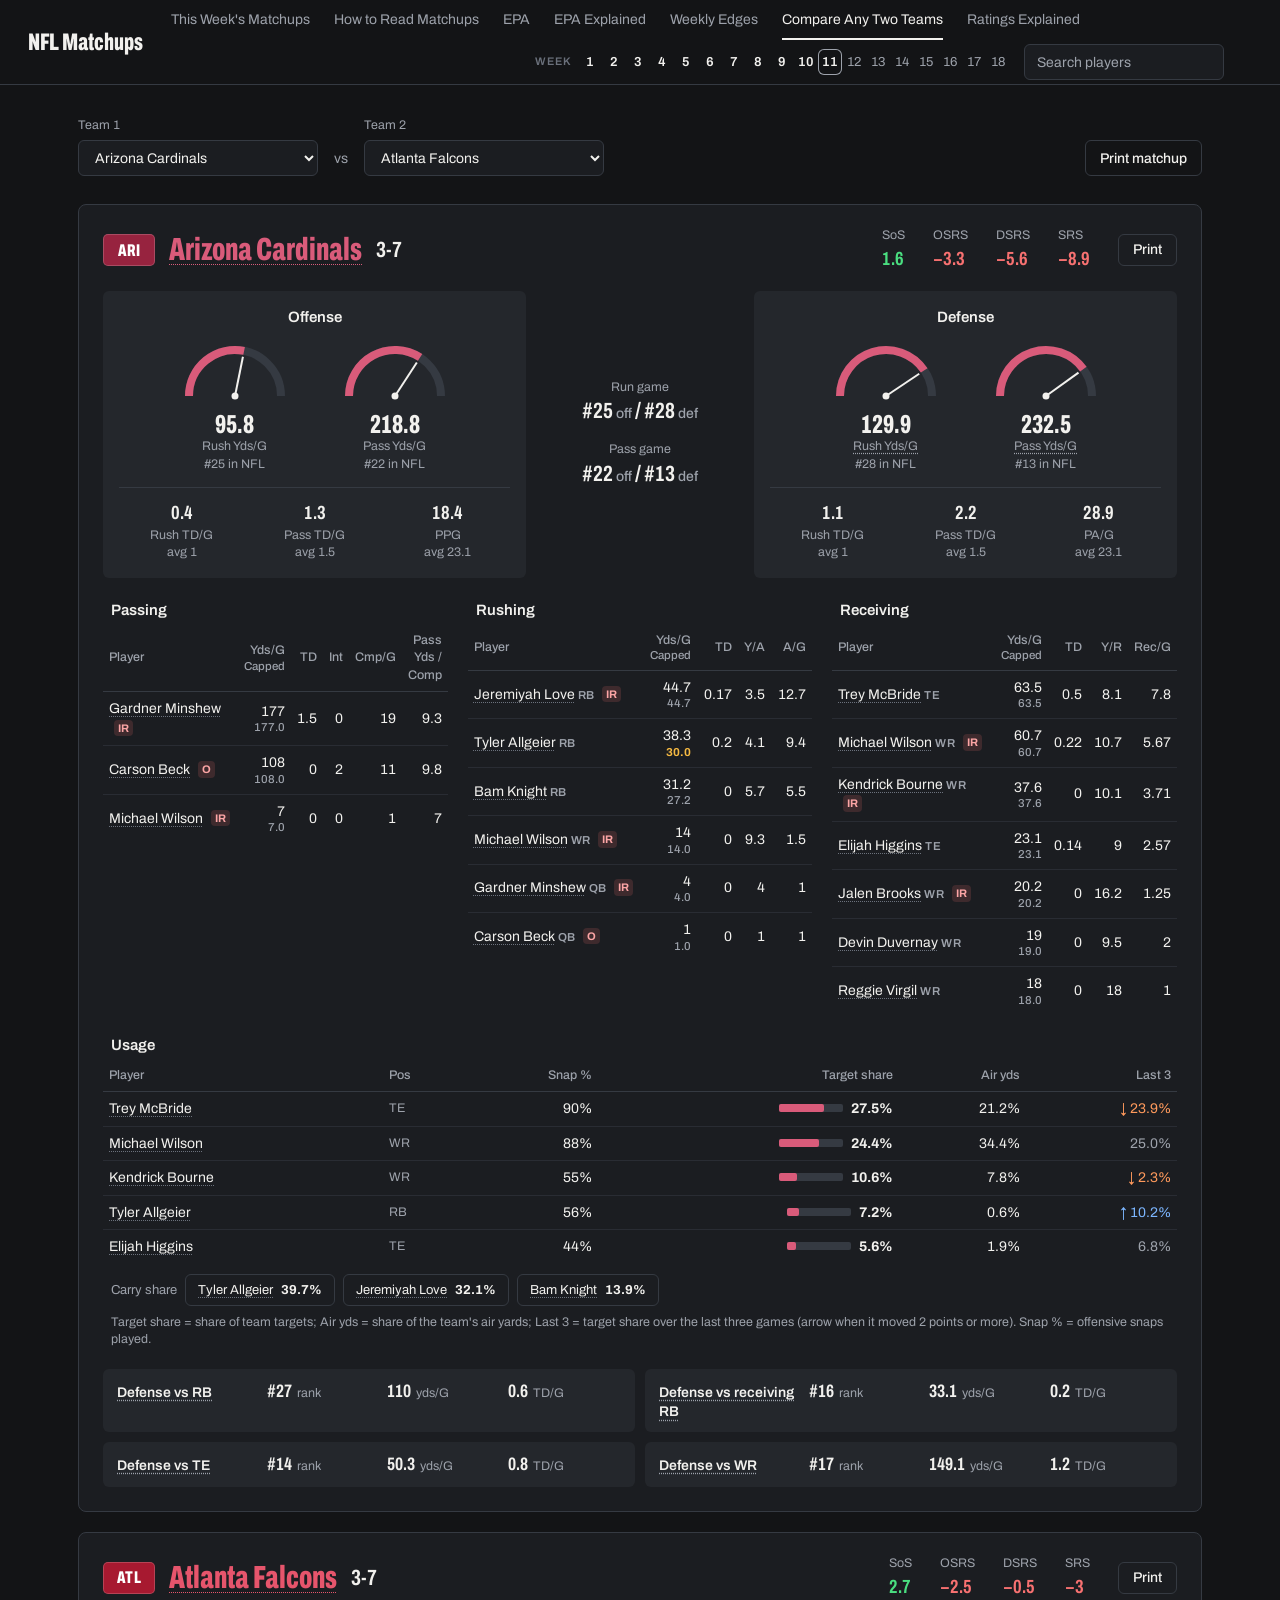
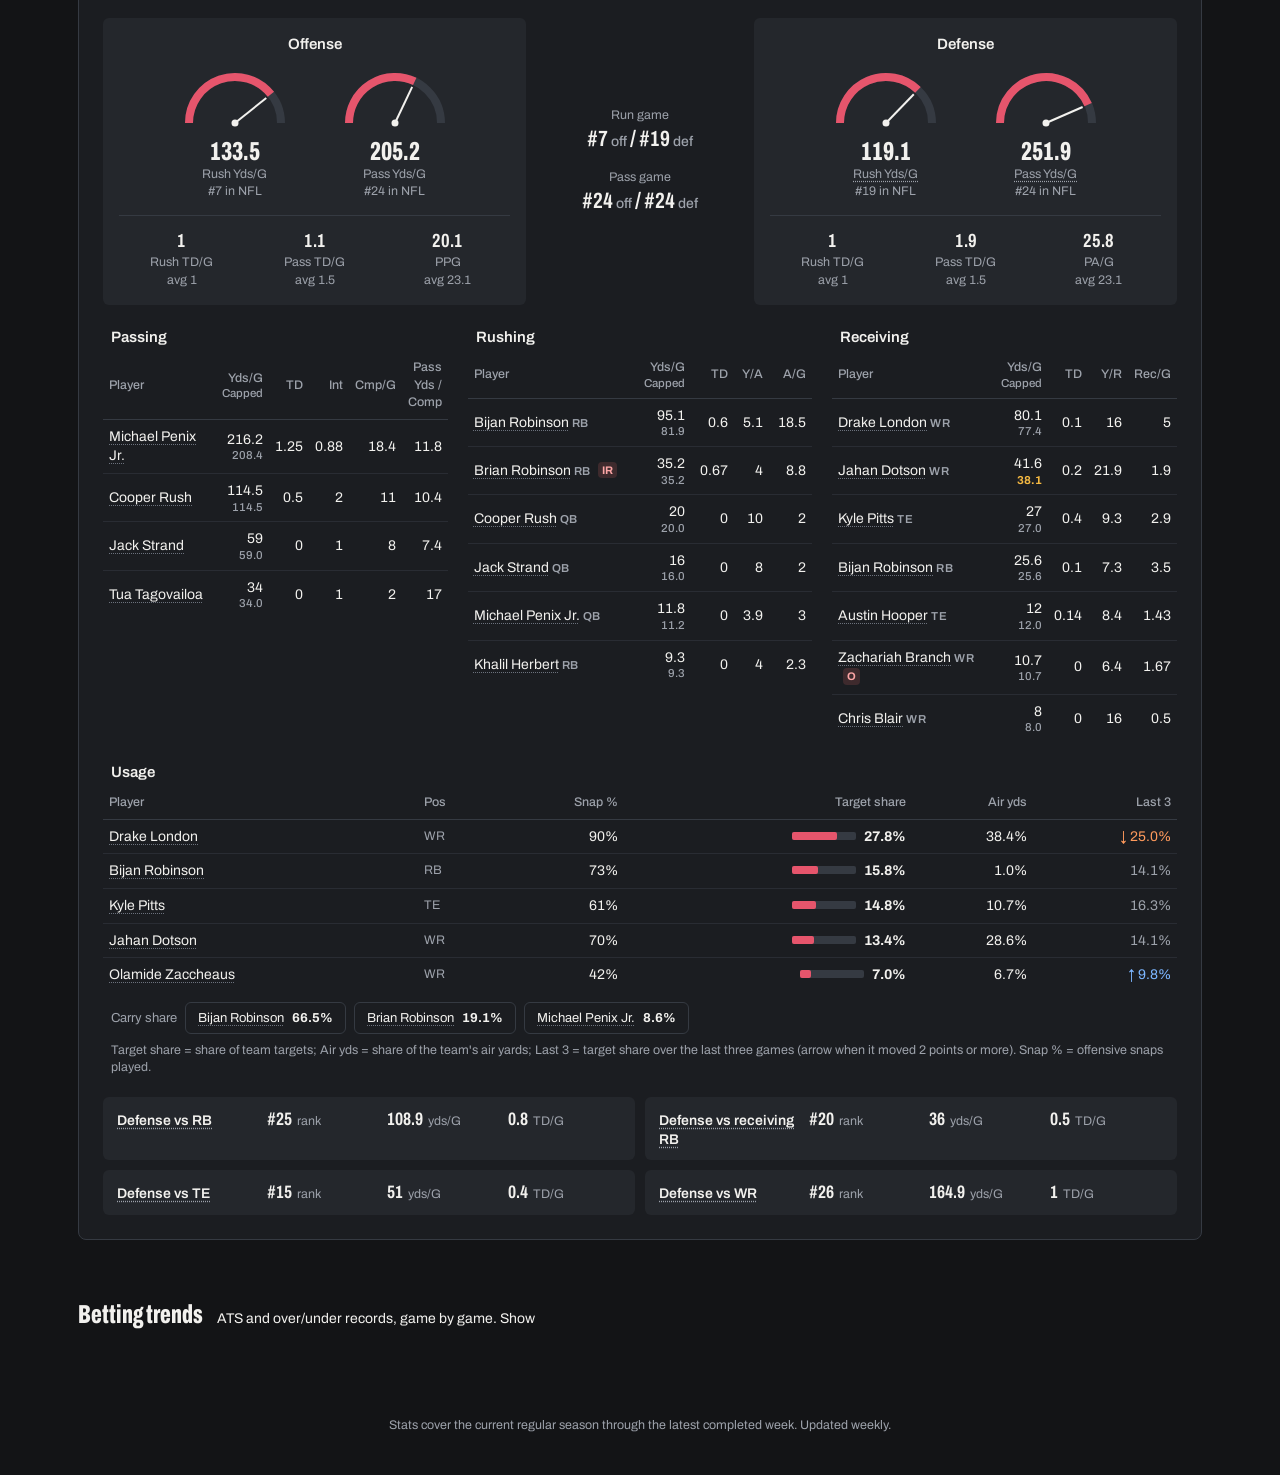
==== compare.html @ 1e134bc1 "Player popup: this week's row with the coming opponent's rank Co-Authored-By: Claude Fable 5.2 <nore" ====
<!DOCTYPE html>
<html lang="en">
<head>
<meta charset="UTF-8">
<meta name="viewport" content="width=device-width, initial-scale=1.0">
<link rel="icon" href="favicon.ico" sizes="32x32">
<link rel="icon" href="favicon-192.png" type="image/png" sizes="192x192">
<link rel="apple-touch-icon" href="apple-touch-icon.png">
<title>Compare Any Two Teams · NFL Matchups</title>
<meta name="description" content="Pick any two NFL teams and compare them side by side: offense, defense and top players.">
<meta property="og:type" content="website">
<meta property="og:site_name" content="NFL Matchups">
<meta property="og:title" content="Compare Any Two Teams · NFL Matchups">
<meta property="og:description" content="Pick any two NFL teams and compare them side by side: offense, defense and top players.">
<meta property="og:url" content="https://rhyman7.github.io/nfl/compare.html">
<meta property="og:image" content="https://rhyman7.github.io/nfl/preview.png">
<meta property="og:image:width" content="1200">
<meta property="og:image:height" content="630">
<meta property="og:image:alt" content="NFL Matchups: every game this week, offense against defense.">
<meta name="twitter:card" content="summary_large_image">
<link rel="preconnect" href="https://fonts.googleapis.com">
<link rel="preconnect" href="https://fonts.gstatic.com" crossorigin>
<link rel="stylesheet" href="https://fonts.googleapis.com/css2?family=Archivo:wdth,wght@62..125,400..800&display=swap">
<link rel="stylesheet" href="style.css?v=202611231915">
</head>
<body data-page="compare">
<script src="/site-bar.js"></script>
<header class="topbar">
  <h1><a href="index.html" class="home-link">NFL Matchups</a></h1>
  <nav class="topnav no-print">
    <a href="index.html"><span class="nav-full">This Week's Matchups</span><span class="nav-short">This Week</span></a>
    <a href="how-to-read.html"><span class="nav-full">How to Read Matchups</span><span class="nav-short">How to Read</span></a>
    <a href="epa.html"><span class="nav-full">EPA</span><span class="nav-short">EPA</span></a>
    <a href="epa-explained.html"><span class="nav-full">EPA Explained</span><span class="nav-short">EPA Explained</span></a>
    <a href="edges.html"><span class="nav-full">Weekly Edges</span><span class="nav-short">Edges</span></a>
    <a href="compare.html" class="active"><span class="nav-full">Compare Any Two Teams</span><span class="nav-short">Compare</span></a>
    <a href="ratings.html"><span class="nav-full">Ratings Explained</span><span class="nav-short">Ratings</span></a>
  </nav>
</header>

<main id="app">
  <section class="matchup-picker">
    <div class="picker">
      <label for="team1Select">Team 1</label>
      <select id="team1Select"></select>
    </div>
    <div class="vs">vs</div>
    <div class="picker">
      <label for="team2Select">Team 2</label>
      <select id="team2Select"></select>
    </div>
    <button id="printBothBtn" class="print-btn" type="button">Print matchup</button>
  </section>

  <section id="teamCards"></section>
</main>

<footer class="no-print">
  <p>Stats cover the current regular season through the latest completed week. Updated weekly.</p>
</footer>

<script src="teamcolors.js?v=202610191900"></script>
<script src="common.js?v=202611231915"></script>
<script src="live.js?v=202610041900"></script>
<script src="app.js?v=202610031730"></script>
</body>
</html>
---- style.css ----
:root {
  --bg: #131416;
  --panel: #1b1d21;
  --panel-alt: #24272c;
  --border: #353a42;
  --hair: rgba(53, 58, 66, 0.55);
  --text: #f2f1ee;
  --text-dim: #9da2ab;
  --mute: #6b717c;
  --accent: #f2f1ee;
  --accent-soft: #24272c;
  --good: #4ade80;
  --neg: #f87171;
  --good-bg: rgba(74, 222, 128, 0.16);
  --neg-bg: rgba(248, 113, 113, 0.16);
  --live: #dc2626;
  --track: #353a42;
  --radius: 8px;
  --font: "Archivo", "Helvetica Neue", Arial, sans-serif;
  /* a team's colors; each team's element sets its own (teamcolors.js) */
  --tc: #3a3f47;
  --tc-on: #f2f1ee;
  --tc-on2: #f2f1ee;
  --tc-on2s: #f2f1ee;
  --tc-ink: #f2f1ee;
  --tc-inkp: #111318;
}

* { box-sizing: border-box; }

html { -webkit-text-size-adjust: 100%; }

body {
  margin: 0;
  font-family: var(--font);
  font-size: 0.9375rem;
  line-height: 1.4;
  background: var(--bg);
  color: var(--text);
  font-variant-numeric: tabular-nums;
  -webkit-font-smoothing: antialiased;
}

button, input, select { font: inherit; }
[hidden] { display: none !important; }
a { color: inherit; }
:focus-visible { outline: 2px solid var(--text); outline-offset: 2px; }

/* ---------- Top bar ---------- */
.topbar {
  display: grid;
  grid-template-columns: auto minmax(0, 1fr) auto;
  column-gap: 28px;
  align-items: center;
  padding: 0 28px;
  min-height: 64px;
  border-bottom: 1px solid var(--border);
}
.topbar h1 {
  margin: 0;
  font-size: 1.5rem;
  line-height: 1;
  font-stretch: 62%;
  font-weight: 800;
  white-space: nowrap;
}
.home-link { color: inherit; text-decoration: none; }
.topnav { display: flex; align-items: stretch; flex-wrap: wrap; gap: 0 24px; min-height: 64px; }
.topnav a {
  display: flex;
  align-items: center;
  color: var(--text-dim);
  text-decoration: none;
  font-size: 0.875rem;
  white-space: nowrap;
  border-top: 2px solid transparent;
  border-bottom: 2px solid transparent;
}
.topnav > a { min-height: 40px; }
.topnav a:hover { color: var(--text); }
.topnav a.active { color: var(--text); border-bottom-color: var(--accent); }
.topnav .nav-short { display: none; }

/* Week strip: one link per week, right-aligned so the last week sits beside the player
   search. It takes whatever room the top bar has left and scrolls sideways when short. */
.navtools {
  flex: 1 1 auto;      /* wraps to its own row, as one piece, when the first row is full */
  min-width: 0;
  display: flex;
  align-items: center;
  gap: 0 14px;
  min-height: 44px;
}
.weeknav {
  flex: 1 1 auto;
  min-width: 0;
  display: flex;
  align-items: center;
  overflow-x: auto;
  scrollbar-width: none;
}
.topnav.nav-tight .nav-full { display: none; }
.topnav.nav-tight .nav-short { display: inline; }
.weeknav::-webkit-scrollbar { display: none; }
.wk-label {
  flex: none;
  margin-left: auto;   /* pushes the weeks to the right; unlike justify-content it still scrolls */
  padding-right: 6px;
  font-size: 0.6875rem;
  font-weight: 600;
  letter-spacing: 0.08em;
  text-transform: uppercase;
  color: var(--mute);
}
.topnav .weeknav a {
  position: relative;
  flex: none;
  justify-content: center;
  min-width: 24px;
  height: 26px;
  padding: 0 3px;
  border: 0;
  border-radius: 6px;
  font-size: 0.8125rem;
  font-weight: 600;
  color: var(--text);
}
.topnav .weeknav a.next { font-weight: 400; color: var(--text-dim); }
.topnav .weeknav a.now { box-shadow: inset 0 0 0 1px var(--text-dim); }
.topnav .weeknav a:hover { background: var(--panel-alt); color: var(--text); }
.topnav .weeknav a.sel { background: var(--accent); color: var(--bg); box-shadow: none; }
.wk-pre { position: absolute; width: 1px; height: 1px; overflow: hidden; clip-path: inset(50%); white-space: nowrap; }
.navtools .psearch { flex: none; margin-left: 0; }

.league-link {
  display: inline-flex;
  align-items: center;
  height: 36px;
  padding: 0 14px;
  border: 1px solid var(--accent);
  border-radius: 6px;
  color: var(--text);
  text-decoration: none;
  font-size: 0.875rem;
  font-weight: 500;
  white-space: nowrap;
}
.league-link:hover { background: var(--panel-alt); }

main {
  max-width: 1180px;
  margin: 0 auto;
  padding: 32px 28px 56px;
}

/* ---------- Buttons and fields ---------- */
.print-btn {
  display: inline-flex;
  align-items: center;
  height: 36px;
  padding: 0 14px;
  background: transparent;
  color: var(--text);
  border: 1px solid var(--border);
  border-radius: 6px;
  font-size: 0.875rem;
  font-weight: 500;
  text-decoration: none;
  white-space: nowrap;
  cursor: pointer;
}
.print-btn:hover { background: var(--panel-alt); }
.print-btn:disabled { opacity: 0.5; cursor: default; }
a.pdf-btn[hidden] { display: none; }
.bar-actions { display: flex; gap: 8px; flex-wrap: wrap; justify-content: flex-end; }
.print-btn-single { height: 32px; }

.week-filters input[type="search"], .week-filters select, .picker select, .psearch input,
.prop-inputs select, .prop-inputs input {
  height: 36px;
  padding: 0 12px;
  background: var(--panel);
  color: var(--text);
  border: 1px solid var(--border);
  border-radius: 6px;
  font-size: 0.875rem;
}
.week-filters input::placeholder, .psearch input::placeholder { color: var(--text-dim); }

/* ---------- Team block ---------- */
.slab {
  display: inline-grid;
  place-items: center;
  flex: none;
  width: 52px;
  height: 32px;
  border-radius: 5px;
  background: var(--tc);
  color: var(--tc-on2);
  font-size: 1.0625rem;
  line-height: 1;
  font-stretch: 62%;
  font-weight: 800;
  letter-spacing: 0.02em;
  box-shadow: inset 0 0 0 1px rgba(255, 255, 255, 0.18);
  -webkit-print-color-adjust: exact;
  print-color-adjust: exact;
}
.slab.long { font-size: 0.875rem; letter-spacing: 0; }
.tc { color: var(--tc-ink); }

/* ---------- AP rank tag ---------- */
.ap-rank {
  display: inline-block;
  margin-right: 5px;
  font-size: 0.68em;
  font-weight: 600;
  font-stretch: 100%;
  opacity: 0.75;
  vertical-align: 0.1em;
}

/* ---------- Week board ---------- */
.week-head {
  display: flex;
  justify-content: space-between;
  align-items: flex-end;
  gap: 16px 24px;
  flex-wrap: wrap;
  margin-bottom: 28px;
}
.week-title { margin: 0; font-size: 4.5rem; line-height: 0.95; font-stretch: 62%; font-weight: 800; }
.week-sub { margin: 10px 0 0; color: var(--text-dim); }
.week-filters { display: flex; gap: 8px; align-items: center; flex-wrap: wrap; }
.week-filters input[type="search"] { width: 180px; }
.ranked-toggle { display: flex; gap: 8px; align-items: center; min-height: 36px; padding: 0 6px; font-size: 0.875rem; cursor: pointer; }
.ranked-toggle input { width: 18px; height: 18px; margin: 0; accent-color: var(--text); }
.live-note { margin: 6px 0 0; font-size: 0.8125rem; color: var(--text); }

.board-cols, .game-row {
  display: grid;
  grid-template-columns: minmax(0, 1.35fr) 22px minmax(0, 1.35fr) 124px 70px 148px minmax(0, 1.3fr);
  column-gap: 14px;
  align-items: center;
}
.board-cols { padding: 0 10px; font-size: 0.78rem; color: var(--text-dim); }
.day-label {
  display: flex;
  align-items: baseline;
  gap: 10px;
  margin: 0;
  padding: 28px 0 8px;
  font-size: 1.1875rem;
  font-stretch: 68%;
  font-weight: 700;
}
.day-count { margin-left: auto; font-size: 0.78rem; font-weight: 400; font-stretch: 100%; color: var(--text-dim); }
.game-row {
  padding: 11px 10px;
  border-top: 1px solid var(--border);
  color: var(--text);
  text-decoration: none;
}
.game-row:hover { background: var(--panel); }
.gr-team { display: flex; align-items: center; gap: 12px; min-width: 0; }
.gr-tx { min-width: 0; flex: 1; }
.gr-name { font-size: 1.25rem; line-height: 1.1; font-stretch: 68%; font-weight: 700; text-wrap: balance; }
.gr-sub { font-size: 0.78rem; color: var(--text-dim); }
.gr-score { margin-left: auto; font-size: 1.75rem; line-height: 1; font-stretch: 62%; font-weight: 800; }
.gr-team.lost .gr-score { color: var(--text-dim); }
.gr-at { text-align: center; font-size: 0.78rem; color: var(--text-dim); }
.gr-big { font-size: 1.25rem; line-height: 1.15; font-stretch: 68%; font-weight: 700; }
.gr-move { color: var(--accent); }
.game-row.done .gr-spread, .game-row.done .gr-total { color: var(--text-dim); }
/* a later week's games (week strip) are a plain list, not links */
.game-row.upcoming, .game-row.upcoming:hover { background: none; cursor: default; }
.gr-implied, .gr-where { min-width: 0; font-size: 0.875rem; }
.gr-note { color: var(--text); }
.ou-pre, .imp-pre { display: none; }
.game-sit { color: var(--text); }
.poss { margin-left: 6px; font-size: 0.6em; vertical-align: 0.2em; }
.hero-score .poss { margin-left: 8px; font-size: 0.875rem; vertical-align: middle; }
.bye-note { margin: 20px 0 0; padding-top: 14px; border-top: 1px solid var(--border); color: var(--text-dim); font-size: 0.875rem; }

/* ---------- Matchup page: scorebug ---------- */
.matchup-bar { display: flex; justify-content: space-between; align-items: center; gap: 12px; flex-wrap: wrap; margin-bottom: 16px; }
.back-link { color: var(--text-dim); text-decoration: none; font-size: 0.875rem; }
.back-link:hover { color: var(--text); }
.mh-week { margin-bottom: 8px; font-size: 0.875rem; color: var(--text-dim); }
.game-hero {
  display: grid;
  grid-template-columns: minmax(0, 1fr) 280px minmax(0, 1fr);
  border: 1px solid var(--border);
  border-radius: var(--radius);
  overflow: hidden;
}
.hero-team {
  display: grid;
  grid-template-columns: minmax(0, 1fr) auto;
  grid-template-areas: "side side" "name score" "rec rec";
  align-content: center;
  align-items: center;
  gap: 6px 16px;
  padding: 26px 30px;
  min-width: 0;
  background: var(--tc);
  color: var(--tc-on2);
  -webkit-print-color-adjust: exact;
  print-color-adjust: exact;
}
.hero-team[data-side="home"] {
  grid-template-columns: auto minmax(0, 1fr);
  grid-template-areas: "side side" "score name" "rec rec";
  text-align: right;
}
.hero-side { grid-area: side; font-size: 0.8125rem; font-weight: 600; color: var(--tc-on2s); }
.hero-name { grid-area: name; min-width: 0; font-size: 2.875rem; line-height: 0.95; font-stretch: 62%; font-weight: 800; text-wrap: balance; overflow-wrap: break-word; }
.hero-rec { grid-area: rec; font-size: 0.875rem; font-weight: 500; color: var(--tc-on2s); }
.hero-score { grid-area: score; font-size: 3.75rem; line-height: 0.9; font-stretch: 62%; font-weight: 800; }
.hero-score[hidden] { display: none; }
.hero-score.lost { opacity: 0.6; }
.hero-mid {
  display: flex;
  flex-direction: column;
  align-items: center;
  justify-content: center;
  gap: 2px;
  padding: 22px 16px;
  background: var(--panel);
  text-align: center;
}
.hero-live { margin-bottom: 8px; font-size: 0.875rem; font-weight: 600; }
.hero-line { font-size: 2.75rem; line-height: 1; font-stretch: 62%; font-weight: 800; }
.hero-total { margin-top: 4px; font-size: 1.375rem; font-stretch: 68%; font-weight: 700; }
.hero-info { font-size: 0.78rem; color: var(--text-dim); }
.hero-implied { margin-top: 8px; }
.hero-move { color: var(--accent); }
.hero-facts {
  display: flex;
  flex-wrap: wrap;
  justify-content: space-between;
  gap: 6px 24px;
  padding: 12px 4px;
  border-bottom: 1px solid var(--border);
  font-size: 0.875rem;
  color: var(--text-dim);
}
.hero-ref { padding: 8px 4px 0; font-size: 0.78rem; color: var(--text-dim); }
/* the value board's line, bets and links under the header (from fb-value-board's feed) */
.hero-board {
  display: flex; flex-wrap: wrap; align-items: baseline; gap: 6px 18px;
  margin-top: 10px; padding: 10px 12px; border: 1px solid var(--border); border-radius: 6px;
  font-size: 0.875rem; color: var(--text-dim);
}
.hero-board b { color: var(--text); }
.vb-lbl { font-weight: 700; color: var(--text); text-transform: uppercase; letter-spacing: 0.04em; font-size: 0.72rem; }
.vb-bet { white-space: nowrap; color: var(--text); font-weight: 600; padding: 1px 6px; border-radius: 4px; background: rgba(250, 204, 21, 0.16); }
.vb-none { color: var(--text-dim); }
.vb-links { margin-left: auto; }
.vb-links a { color: var(--accent); }
.gr-board { margin-top: 3px; font-size: 0.74rem; color: var(--text-dim); }
.gr-board b { color: var(--text); font-weight: 600; }
.gr-board .vb-bet { font-size: 0.72rem; padding: 0 4px; }
.prop-note { margin-top: 6px; }
@media print { .hero-board, .gr-board { display: none !important; } }

/* ---------- Sections, head to head, betting ---------- */
.section-title { margin: 40px 0 12px; font-size: 1.625rem; line-height: 1.1; font-stretch: 62%; font-weight: 800; }
.edge-grid { display: grid; grid-template-columns: repeat(2, minmax(0, 1fr)); gap: 16px; }
.edge-panel {
  min-width: 0;
  padding: 18px 20px 12px;
  background: var(--panel);
  border: 1px solid var(--border);
  border-radius: var(--radius);
  overflow-x: auto;
}
.edge-panel h4 { margin: 0 0 14px; font-size: 1.0625rem; font-weight: 600; }
.tape {
  display: grid;
  grid-template-columns: 104px 92px minmax(0, 1fr) minmax(0, 1fr) 92px 44px;
  column-gap: 10px;
  align-items: center;
  padding: 7px 0;
  border-top: 1px solid var(--hair);
  font-size: 0.875rem;
}
.tape-h { padding-top: 0; border-top: 0; font-size: 0.78rem; color: var(--text-dim); }
.tape .lbl { color: var(--text-dim); }
.tape .num { text-align: right; }
.tape .edge b { white-space: nowrap; font-size: 0.9375rem; font-stretch: 68%; font-weight: 700; }
.tape .edge .even { color: var(--text-dim); }
.rk { color: var(--text-dim); font-size: 0.78rem; }
.tl { display: flex; justify-content: flex-end; padding-right: 3px; border-right: 1px solid var(--text); }
.tr { display: flex; }
.tb { display: block; height: 10px; border-radius: 2px; background: var(--mute); -webkit-print-color-adjust: exact; print-color-adjust: exact; }
.tb.on { background: var(--tc-ink); }
.edge-key { max-width: 78ch; margin: 10px 0 0; font-size: 0.78rem; color: var(--text-dim); }
.tape-group {
  padding: 14px 0 4px;
  font-size: 0.6875rem;
  font-weight: 600;
  letter-spacing: 0.08em;
  text-transform: uppercase;
  color: var(--text-dim);
}

/* ---------- How to Read Matchups ---------- */
.learn-lede b { color: var(--text); }
.learn-controls { align-items: center; }
.learn-lbl { font-size: 0.8125rem; color: var(--text-dim); }
.learn-controls select { height: 36px; padding: 0 12px; background: var(--panel); color: var(--text); border: 1px solid var(--border); border-radius: 6px; font-size: 0.875rem; }
.learn-btn { display: inline-flex; align-items: center; height: 36px; padding: 0 14px; background: var(--text); color: var(--bg); border-radius: 6px; font-size: 0.875rem; font-weight: 600; text-decoration: none; white-space: nowrap; }
.learn-btn:hover { filter: brightness(0.92); }
.learn-jump { display: flex; flex-wrap: wrap; gap: 8px; margin: -8px 0 36px; }
.learn-jump a { display: inline-flex; align-items: center; gap: 8px; min-height: 36px; padding: 0 12px; border: 1px solid var(--border); border-radius: 6px; color: var(--text-dim); font-size: 0.8125rem; text-decoration: none; }
.learn-jump a:hover { color: var(--text); background: var(--panel-alt); }
.learn-jump .lm { background: var(--panel-alt); color: var(--text); }
.lm { display: inline-grid; place-items: center; flex: none; width: 22px; height: 22px; border-radius: 11px; background: var(--text); color: var(--bg); font-size: 0.6875rem; font-weight: 800; font-stretch: 100%; line-height: 1; letter-spacing: 0; text-transform: none; vertical-align: middle; }
.lm-in { width: 18px; height: 18px; border-radius: 9px; font-size: 0.625rem; margin-left: 4px; }
.learn-sec { margin-bottom: 48px; scroll-margin-top: 16px; }
.learn-head { display: flex; flex-wrap: wrap; align-items: baseline; gap: 4px 12px; margin-bottom: 14px; }
.learn-num { font-size: 0.8125rem; font-weight: 700; color: var(--mute); }
.learn-head h3 { margin: 0; font-size: 1.9rem; line-height: 1; font-stretch: 68%; font-weight: 800; }
.learn-sub { font-size: 0.875rem; color: var(--text-dim); }
.learn-row { display: flex; flex-wrap: wrap; align-items: flex-start; gap: 24px; }
.learn-ex { flex: 999 1 600px; min-width: 0; }
.learn-notes { flex: 1 1 320px; margin: 0; padding: 0; list-style: none; display: flex; flex-direction: column; gap: 14px; }
.learn-notes li { display: grid; grid-template-columns: 26px minmax(0, 1fr); gap: 10px; }
.learn-notes b { display: block; font-size: 0.9375rem; }
.learn-row.wide { flex-direction: column; align-items: stretch; }
.learn-row.wide .learn-ex { flex: none; width: 100%; }
.learn-row.wide .learn-notes { flex: none; display: grid; grid-template-columns: repeat(auto-fit, minmax(260px, 1fr)); gap: 16px 24px; }
.learn-notes p { margin: 2px 0 0; font-size: 0.875rem; color: var(--text-dim); line-height: 1.5; }
.learn-gloss { display: grid; grid-template-columns: repeat(auto-fit, minmax(240px, 1fr)); gap: 10px; margin-top: 18px; }
.learn-gloss div { padding: 12px 14px; background: var(--panel); border: 1px solid var(--hair); border-radius: var(--radius); }
.learn-gloss b { display: block; font-size: 0.875rem; }
.learn-gloss span { font-size: 0.8125rem; color: var(--text-dim); }
.learn-card { margin: 0; }
.learn-card .usage-block { margin-bottom: 0; }
.learn-split { display: flex; flex-wrap: wrap; gap: 14px; align-items: flex-start; }
.learn-split > .learn-card { flex: 1 1 340px; min-width: 0; }
.learn-tip { flex: 1 1 300px; min-width: 0; padding: 12px 12px 10px; background: var(--panel-alt); border: 1px solid var(--border); border-radius: var(--radius); overflow-x: auto; }
.learn-tip table { width: auto; min-width: 100%; font-size: 0.8125rem; }
.learn-tip th, .learn-tip td { padding: 3px 7px; }
.learn-tip .ptip-foot { display: none; }
.learn-prop { margin: 10px 0 0; font-size: 0.875rem; }
.learn-sum { display: flex; flex-wrap: wrap; align-items: center; justify-content: space-between; gap: 12px 24px; padding: 18px 20px; background: var(--panel); border: 1px solid var(--border); border-radius: var(--radius); }
.learn-sum > div { flex: 1 1 520px; }
.learn-sum b { font-size: 1.0625rem; }
.learn-sum p { margin: 4px 0 0; color: var(--text-dim); line-height: 1.5; }

/* Pace and tendency (matchup page, under Head to Head) */
.pace-panel {
  margin-top: 16px;
  padding: 16px 20px 12px;
  background: var(--panel);
  border: 1px solid var(--border);
  border-radius: var(--radius);
}
.pace-head { display: flex; flex-wrap: wrap; align-items: baseline; justify-content: space-between; gap: 4px 16px; margin-bottom: 6px; }
.pace-head h4 { margin: 0; font-size: 1.0625rem; font-weight: 600; }
.pace-sum { font-size: 0.8125rem; color: var(--text-dim); }
.pace-sum b { color: var(--text); }
.pace-scroll { overflow-x: auto; }
.pace-panel table { min-width: 520px; }
.pace-team { display: inline-flex; align-items: center; gap: 10px; }
.pace-team .slab { width: 44px; height: 26px; font-size: 0.9375rem; }

/* Usage (team card) */
.usage-block { margin: 0 0 20px; }
.usage-block > h4 { margin: 0 0 4px 8px; font-size: 0.9375rem; font-weight: 600; }
.usage-block th, .usage-block td { padding: 7px 6px; }
.usage-block .pos-cell { font-size: 0.78rem; color: var(--text-dim); }
.share { display: inline-block; width: 64px; height: 8px; margin-right: 8px; vertical-align: 1px; border-radius: 2px; background: var(--track); }
.share i { display: block; height: 8px; border-radius: 2px; background: var(--tc-ink); -webkit-print-color-adjust: exact; print-color-adjust: exact; }
.trend { color: var(--text-dim); white-space: nowrap; }
.trend.up { color: #7cb6ff; }
.trend.down { color: #ff9a5c; }
.usage-carries { display: flex; flex-wrap: wrap; align-items: center; gap: 8px; margin: 10px 0 0 8px; }
.usage-carries .lbl { font-size: 0.8125rem; color: var(--text-dim); }
.usage-chip { display: inline-flex; align-items: center; gap: 8px; min-height: 32px; padding: 0 12px; border: 1px solid var(--border); border-radius: 6px; font-size: 0.8125rem; }
.usage-block .bet-note { margin-left: 8px; }
.edge-table td { padding: 7px 6px; }
.edge-table td.lbl { color: var(--text-dim); }

.bet-panel { padding-bottom: 10px; }
.bet-panel h4 { margin: 0; font-size: 1.375rem; line-height: 1.1; font-stretch: 68%; font-weight: 700; color: var(--tc-ink); }
.bet-chips {
  display: grid;
  grid-template-columns: repeat(6, minmax(0, 1fr));
  gap: 12px;
  margin: 12px 0 14px;
  padding: 12px 0;
  border-top: 1px solid var(--border);
  border-bottom: 1px solid var(--border);
}
.bet-chip { display: flex; flex-direction: column; gap: 1px; min-width: 0; }
.bet-chip .lbl { font-size: 0.78rem; color: var(--text-dim); }
.bet-chip b { font-size: 1.1875rem; font-stretch: 68%; font-weight: 700; }
.bet-chip .rk { min-height: 1.1em; }
.tag {
  display: inline-block;
  min-width: 22px;
  padding: 1px 6px;
  border-radius: 4px;
  font-size: 0.75rem;
  font-weight: 700;
  text-align: center;
}
.tag.W { background: var(--good-bg); color: var(--good); }
.tag.L { background: var(--neg-bg); color: var(--neg); }
.tag.P { background: var(--track); color: var(--text-dim); }

/* ---------- Tables ---------- */
table { width: 100%; border-collapse: collapse; font-size: 0.875rem; }
th, td { padding: 7px 8px; text-align: left; white-space: nowrap; }
th { color: var(--text-dim); font-size: 0.78rem; font-weight: 500; border-bottom: 1px solid var(--border); }
td { border-bottom: 1px solid var(--hair); }
tbody tr:last-child td { border-bottom: 0; }
td.num, th.num { text-align: right; }

/* ---------- Team card ---------- */
#teamCards, .m-cards { display: flex; flex-direction: column; gap: 20px; }
.team-card {
  padding: 22px 24px 24px;
  background: var(--panel);
  border: 1px solid var(--border);
  border-radius: var(--radius);
}
.team-card-header { display: flex; align-items: center; gap: 16px 28px; flex-wrap: wrap; margin-bottom: 18px; }
.team-name-block { display: flex; align-items: center; gap: 14px; flex-wrap: wrap; min-width: 0; margin-right: auto; }
.team-name-block h2 { margin: 0; font-size: 2rem; line-height: 1; font-stretch: 62%; font-weight: 800; color: var(--tc-ink); }
.record { font-size: 1.375rem; line-height: 1; font-stretch: 68%; font-weight: 700; }
.record b { font-weight: inherit; }
.record .conf { margin-left: 8px; font-size: 0.875rem; font-stretch: 100%; font-weight: 400; color: var(--text-dim); }
.rating-badges { display: flex; gap: 28px; }
.badge { display: flex; flex-direction: column; gap: 1px; }
.badge .label { font-size: 0.78rem; color: var(--text-dim); }
.badge .value { font-size: 1.1875rem; font-stretch: 68%; font-weight: 700; }
.pos, .badge .value.pos { color: var(--good); }
.neg, .badge .value.neg { color: var(--neg); }

.stat-columns { display: grid; grid-template-columns: minmax(0, 1fr) 200px minmax(0, 1fr); gap: 14px; margin-bottom: 22px; }
.stat-col { padding: 16px; background: var(--panel-alt); border-radius: 6px; }
.stat-col h3 { margin: 0 0 10px; font-size: 0.9375rem; font-weight: 600; text-align: center; }
.gauges { display: flex; gap: 10px 40px; justify-content: center; flex-wrap: wrap; }
.gauge-block { width: 120px; text-align: center; }
.g-track { stroke: var(--track); }
.g-arc { stroke: var(--tc-ink); }
.g-needle { stroke: var(--text); }
.g-hub { fill: var(--text); }
.gauge-value { font-size: 1.625rem; line-height: 1.1; font-stretch: 62%; font-weight: 800; }
.gauge-label, .gauge-rank { font-size: 0.78rem; color: var(--text-dim); }
.mini-stats {
  display: grid;
  grid-template-columns: repeat(3, minmax(0, 1fr));
  gap: 8px;
  margin-top: 14px;
  padding-top: 12px;
  border-top: 1px solid var(--border);
  text-align: center;
}
.mini-stat .val { font-size: 1.1875rem; font-stretch: 68%; font-weight: 700; }
.mini-stat .lbl, .mini-stat .avg { font-size: 0.78rem; color: var(--text-dim); }
.center-col { display: flex; flex-direction: column; justify-content: center; gap: 14px; text-align: center; }
.rank-line .lbl { font-size: 0.78rem; color: var(--text-dim); }
.rank-line .val { font-size: 1.375rem; font-stretch: 68%; font-weight: 700; }
.rank-line .val span { font-size: 0.875rem; font-stretch: 100%; font-weight: 500; color: var(--text-dim); }

.tables-row { display: grid; grid-template-columns: repeat(3, minmax(0, 1fr)); gap: 20px; margin-bottom: 20px; }
.table-block { min-width: 0; overflow-x: auto; }
.table-block h4 { margin: 0 0 4px 8px; font-size: 0.9375rem; font-weight: 600; }
.tables-row th, .tables-row td { padding: 7px 6px; }
.tables-row td:first-child { white-space: normal; }
/* a table carrying the value board's Typical column (Nov 18, 2026) has one more column to fit */
.tables-row .has-typ th, .tables-row .has-typ td { padding: 7px 3px; }
.tables-row .has-typ th { font-size: 0.72rem; }
td.typ { color: var(--text); font-weight: 600; }
.defpos-row { display: grid; grid-template-columns: repeat(2, minmax(0, 1fr)); gap: 10px; }
.defpos-block {
  display: grid;
  grid-template-columns: minmax(0, 1.2fr) minmax(0, 3fr);
  gap: 8px;
  align-items: baseline;
  padding: 10px 14px;
  background: var(--panel-alt);
  border-radius: 6px;
}
.defpos-block h4 { margin: 0; font-size: 0.875rem; font-weight: 600; }
.defpos-stats { display: grid; grid-template-columns: repeat(3, minmax(0, 1fr)); gap: 8px; }
.defpos-stats .item { display: flex; align-items: baseline; gap: 5px; }
.defpos-stats .item .val { font-size: 1.125rem; font-stretch: 68%; font-weight: 700; }
.defpos-stats .item .lbl { font-size: 0.78rem; color: var(--text-dim); }

/* ---------- Team vs Team picker ---------- */
.matchup-picker { display: flex; align-items: flex-end; gap: 16px; flex-wrap: wrap; margin-bottom: 28px; }
.picker { display: flex; flex-direction: column; gap: 6px; }
.picker label { font-size: 0.78rem; color: var(--text-dim); }
.picker select { min-width: 240px; cursor: pointer; }
.vs { padding-bottom: 8px; font-size: 0.875rem; color: var(--text-dim); }
.matchup-picker .print-btn { margin-left: auto; }

footer { padding: 20px 28px 28px; text-align: center; font-size: 0.78rem; color: var(--text-dim); }
.empty-note { padding: 20px; text-align: center; font-size: 0.875rem; color: var(--text-dim); }
.empty-note a { color: var(--text); }
.print-hide { display: none !important; }

/* ---------- Live scores and box score ---------- */
.live-badge, .final-badge {
  display: inline-block;
  padding: 1px 6px;
  border-radius: 4px;
  font-size: 0.72rem;
  font-weight: 700;
  font-stretch: 100%;
  line-height: 1.4;
  vertical-align: 0.15em;
}
.live-badge { background: var(--live); color: #fff; }
.final-badge { background: var(--panel-alt); color: var(--text-dim); border: 1px solid var(--border); }
.live-dot {
  display: inline-block;
  align-self: center;
  width: 8px;
  height: 8px;
  border-radius: 50%;
  background: #ef4444;
  animation: live-pulse 1.6s ease-in-out infinite;
}
@keyframes live-pulse { 0%, 100% { opacity: 1; } 50% { opacity: 0.35; } }
@media (prefers-reduced-motion: reduce) { .live-dot { animation: none; } }

.boxscore { margin-top: 4px; }
.boxscore .section-title .live-badge, .boxscore .section-title .final-badge { margin-left: 8px; }
.box-status { margin-left: 4px; font-size: 0.875rem; font-stretch: 100%; font-weight: 500; }
.box-grid { display: grid; grid-template-columns: repeat(2, minmax(0, 1fr)); gap: 16px; margin-bottom: 16px; }
.box-table { width: 100%; }
.box-table td.tot { border-left: 1px solid var(--border); }
.box-sub + .box-sub { margin-top: 12px; }
.box-sub-title { margin: 2px 0 2px 6px; font-size: 0.8125rem; font-weight: 600; color: var(--text-dim); }
.box-players-table td:first-child { white-space: normal; }
.box-lastplay { margin-top: 10px; font-size: 0.8125rem; color: var(--text-dim); }
.box-lastplay span { color: var(--text); font-weight: 600; }
.box-scoring { margin-bottom: 4px; }
.box-scoring td.play-text { white-space: normal; }

/* ---------- Print all page ---------- */
.print-status { color: var(--text-dim); font-size: 0.875rem; }
.print-matchup { margin-bottom: 40px; padding-bottom: 28px; border-bottom: 1px dashed var(--border); }
.print-matchup:last-child { border-bottom: none; }

/* ---------- Player game logs and team games ---------- */
.plink, .tlink {
  margin: 0;
  padding: 0;
  background: none;
  border: 0;
  font: inherit;
  color: inherit;
  cursor: pointer;
  text-align: inherit;
  text-decoration: underline dotted;
  text-decoration-thickness: 1px;
  text-decoration-color: var(--mute);
  text-underline-offset: 3px;
}
.tlink { text-decoration-color: currentColor; text-underline-offset: 0.12em; }
.plink:hover, .tlink:hover { text-decoration-style: solid; text-decoration-color: currentColor; }

.ptip {
  position: fixed;
  z-index: 60;
  max-width: calc(100vw - 16px);
  padding: 12px 12px 8px;
  background: var(--panel-alt);
  border: 1px solid var(--border);
  border-radius: var(--radius);
  box-shadow: 0 10px 28px rgba(0, 0, 0, 0.5);
  pointer-events: none;
}
.ptip table { width: auto; min-width: 100%; font-size: 0.8125rem; }
.ptip th, .ptip td { padding: 3px 7px; }
.ptip-head { display: flex; justify-content: space-between; align-items: baseline; gap: 16px; margin-bottom: 6px; }
.ptip-head b { font-size: 1.125rem; font-stretch: 68%; font-weight: 700; }
.ptip-head span { font-size: 0.78rem; color: var(--text-dim); }
.ptip-foot { margin-top: 6px; font-size: 0.75rem; color: var(--text-dim); }
.ptip td.rnk { color: var(--text-dim); }
.ptip tr.ptip-next td { border-top: 1px solid var(--border); }
.ptip tr.ptip-next td.rnk { color: var(--text); font-weight: 700; }
.ptip-next-note { color: var(--text-dim); font-style: italic; }
.ptip-rnk { width: 0; min-width: 100%; }
.learn-tip .ptip-rnk { display: block; width: auto; }
td.fp { font-weight: 700; }
.ttip td { white-space: nowrap; }

/* ---------- Defense dial popups (dpPassHtml / dpRushHtml in the page script) ---------- */
.gauge-block.dpop { cursor: pointer; border-radius: var(--radius); outline-offset: 2px; }
.defpos-block.dpop { cursor: pointer; outline-offset: 2px; }
.defpos-block.dpop h4 { text-decoration: underline dotted; text-underline-offset: 3px; text-decoration-color: var(--text-dim); }
.defpos-block.dpop:hover h4, .defpos-block.dpop[aria-expanded="true"] h4 { text-decoration-color: currentColor; }
.gauge-block.dpop .gauge-label { text-decoration: underline dotted; text-underline-offset: 3px; text-decoration-color: var(--text-dim); }
.gauge-block.dpop:hover .gauge-label, .gauge-block.dpop[aria-expanded="true"] .gauge-label { text-decoration-color: currentColor; }
.ptip.dtip { pointer-events: auto; max-width: min(600px, calc(100vw - 16px)); max-height: calc(100vh - 16px); overflow-y: auto; }
.ptip.dtip-backs { pointer-events: none; z-index: 61; min-width: 220px; }
.dtip td { white-space: nowrap; vertical-align: top; }
.dtip tr.dp-g > td { border-top: 1px solid var(--border); }
.dtip tbody tr:first-child > td { border-top: 0; }
.dtip tr.dp-more > td { border-top: 0; padding-top: 0; }
.dtip tfoot td { border-top: 1px solid var(--border); color: var(--text-dim); }
.dtip tfoot td b { color: var(--text); }
.dtip .dp-dim { color: var(--text-dim); }
.dtip .dp-pos { font-size: 0.72rem; color: var(--text-dim); }
.table-block .pt-pos { font-size: 0.72rem; font-weight: 600; letter-spacing: 0.02em; color: var(--text-dim); }
.dtip tr.dp-row { cursor: pointer; }
.dtip tr.dp-row:hover > td, .dtip tr.dp-row.on > td, .dtip tr.dp-row:focus-visible > td { background: var(--panel); }
.dtip tr.dp-row:focus-visible { outline: 2px solid var(--text-dim); outline-offset: -2px; }
.dtip tr.dp-sub > td { padding-top: 8px; font-size: 0.72rem; text-transform: uppercase; letter-spacing: 0.04em; color: var(--text-dim); }

.plog {
  position: fixed;
  inset: 0;
  z-index: 70;
  display: flex;
  align-items: center;
  justify-content: center;
  padding: 16px;
  background: rgba(8, 9, 10, 0.72);
}
.plog[hidden], .ptip[hidden] { display: none; }
body.plog-open { overflow: hidden; }
.plog-card {
  display: flex;
  flex-direction: column;
  width: min(880px, 100%);
  max-height: calc(100vh - 32px);
  background: var(--panel);
  border: 1px solid var(--border);
  border-radius: var(--radius);
  box-shadow: 0 18px 48px rgba(0, 0, 0, 0.55);
}
.plog-top { display: flex; justify-content: space-between; align-items: flex-start; gap: 12px; padding: 18px 20px 12px; }
.plog-top h3 { margin: 0; font-size: 1.625rem; line-height: 1.1; font-stretch: 62%; font-weight: 800; }
.plog-sub { margin-top: 4px; font-size: 0.875rem; color: var(--text-dim); }
.plog-close {
  flex: none;
  width: 36px;
  height: 36px;
  background: transparent;
  color: var(--text);
  border: 1px solid var(--border);
  border-radius: 6px;
  cursor: pointer;
}
.plog-close:hover { background: var(--panel-alt); }
.plog-scroll { overflow: auto; padding: 0 20px; -webkit-overflow-scrolling: touch; }
.plog-scroll th.grp { text-align: center; color: var(--text); }
.plog-scroll .gstart { border-left: 1px solid var(--border); }
.res.pos { color: var(--good); }
.res.neg { color: var(--neg); }
.plog-note { padding: 10px 20px 16px; font-size: 0.78rem; color: var(--text-dim); }
.plog-note a, .tg-card .empty-note a { color: var(--text); }

.tg-card .plog-scroll { padding-bottom: 4px; }
.tg-table td { vertical-align: top; }
.tg-table td:nth-child(-n+3) { white-space: nowrap; }
.tg-row { cursor: pointer; }
.tg-row:hover td, .tg-row:focus-within td { background: var(--panel-alt); }
.tg-name { font-weight: 600; }
.tg-line { font-size: 0.8125rem; color: var(--text-dim); white-space: nowrap; }
.tg-line b { color: var(--text); }
.tg-open, .tg-back {
  padding: 0;
  background: none;
  border: 0;
  font: inherit;
  font-size: 0.8125rem;
  color: var(--text);
  text-decoration: underline;
  text-underline-offset: 3px;
  white-space: nowrap;
  cursor: pointer;
}
.tg-back { display: block; margin-bottom: 8px; color: var(--text-dim); }
.tg-fallback { margin: 10px 0 4px; padding-left: 18px; font-size: 0.875rem; color: var(--text-dim); }
.tg-fallback b { color: var(--text); }
.tg-wait { padding: 24px 0; }

/* ---------- Prop tool ---------- */
.prop-tool { margin: 12px 20px 0; padding: 12px 14px; background: var(--panel-alt); border-radius: 6px; }
.prop-inputs { display: flex; flex-wrap: wrap; gap: 14px; align-items: center; }
.prop-inputs label { display: flex; align-items: center; gap: 8px; font-size: 0.8125rem; color: var(--text-dim); }
.prop-inputs input { width: 90px; }
.prop-result { margin-top: 10px; font-size: 0.875rem; line-height: 1.6; }
.prop-ctx { margin-top: 6px; font-size: 0.8125rem; color: var(--text-dim); }
.plog-scroll tr.prop-over td.prop-cell { color: var(--good); }
.plog-scroll tr.prop-under td.prop-cell { color: var(--text-dim); }

/* ---------- Injury tags ---------- */
.inj {
  display: inline-block;
  margin-left: 5px;
  padding: 0 4px;
  border-radius: 4px;
  font-size: 0.6875rem;
  font-weight: 700;
  line-height: 1.5;
  vertical-align: 1px;
  cursor: help;
}
.inj-O, .inj-D, .inj-IR, .inj-PUP, .inj-SUSP { background: var(--neg-bg); color: #fca5a5; }
.inj-Q { background: rgba(234, 179, 8, 0.2); color: #fde047; }
.inj-DNP, .inj-LP { background: var(--track); color: var(--text-dim); }
.ptip-inj, .plog-inj { margin: -2px 0 6px; font-size: 0.78rem; color: #fde047; }
.plog-inj { margin: 4px 0 0; }

/* ---------- Player search ---------- */
.psearch { position: relative; align-self: center; width: 200px; margin-left: auto; }
.psearch input { width: 100%; }
.psearch-list {
  position: absolute;
  right: 0;
  top: calc(100% + 4px);
  z-index: 55;
  width: max(100%, 260px);
  margin: 0;
  padding: 4px;
  list-style: none;
  background: var(--panel-alt);
  border: 1px solid var(--border);
  border-radius: var(--radius);
  box-shadow: 0 10px 28px rgba(0, 0, 0, 0.5);
  text-align: left;
}
.psearch-list li { display: flex; justify-content: space-between; gap: 10px; padding: 8px; border-radius: 5px; font-size: 0.875rem; cursor: pointer; }
.psearch-list li.active, .psearch-list li:hover { background: var(--border); }
.psearch-list .ps-meta { font-size: 0.78rem; color: var(--text-dim); white-space: nowrap; }
.psearch-list .ps-empty { color: var(--text-dim); cursor: default; }

/* ---------- Weekly Edges ---------- */
.board-block, .prop-boards .table-block {
  padding: 14px 16px;
  background: var(--panel);
  border: 1px solid var(--border);
  border-radius: var(--radius);
}
.board-link { display: inline-flex; align-items: center; gap: 6px; font-weight: 600; text-decoration: none; }
.board-at { font-size: 0.78rem; font-weight: 400; color: var(--text-dim); }
.board-block .slab { width: 44px; height: 26px; font-size: 0.9375rem; }
.board-block td.move { white-space: normal; min-width: 120px; max-width: 190px; }
.board-block td.proe-cell { white-space: nowrap; line-height: 1.35; }
.share-cell b { display: block; }
.prop-boards td:first-child { white-space: normal; min-width: 96px; }
.prop-boards th, .prop-boards td { padding-left: 4px; padding-right: 4px; }
.prop-boards td:first-child { min-width: 88px; }
.prop-boards .rk { font-size: 0.72rem; }
.share-cell .trend { display: block; font-size: 0.78rem; }
.board-block .slab.long { font-size: 0.75rem; }
.board-block .ap-rank { margin-right: 0; }
.board-link:hover { text-decoration: underline; text-underline-offset: 3px; }
.board-block td.move { font-size: 0.8125rem; color: var(--text-dim); }
.board-count { font-size: 0.875rem; color: var(--text-dim); }
.edge-intro { margin: -4px 0 12px; }
.edge-intro b { color: var(--text); }
.prop-boards { display: grid; grid-template-columns: repeat(auto-fit, minmax(min(460px, 100%), 1fr)); gap: 16px; }
.bet-note { margin: 8px 0 0; font-size: 0.78rem; color: var(--text-dim); }

/* ---------- Smaller screens ---------- */
/* The scorebug three across on a narrower window: names and scores scale with the window,
   so a long name and a live score both fit inside the team's block. */
@media screen and (min-width: 901px) and (max-width: 1240px) {
  .hero-team { gap: 6px 12px; padding: 24px 22px; }
  .hero-name { font-size: clamp(1.75rem, 3.4vw, 2.875rem); }
  .hero-score { font-size: clamp(2.5rem, 4.6vw, 3.75rem); }
}

@media (max-width: 900px) {
  .edge-grid, .box-grid { grid-template-columns: minmax(0, 1fr); }
  .stat-columns, .tables-row { grid-template-columns: minmax(0, 1fr); }
  .center-col { flex-direction: row; justify-content: space-around; }
}

/* Below this the blocks are too narrow for a name beside a score: stack the scorebug.
   Screen only, so the printed page keeps its three-across header. */
@media screen and (max-width: 900px) {
  .game-hero { grid-template-columns: minmax(0, 1fr); }
  .hero-team, .hero-team[data-side="home"] {
    grid-template-columns: minmax(0, 1fr) auto;
    grid-template-areas: "side side" "name score" "rec rec";
    padding: 18px 22px;
    text-align: left;
  }
  .hero-mid { padding: 18px 16px; }
}

@media (max-width: 820px) {
  .topbar { grid-template-columns: minmax(0, 1fr) auto; row-gap: 2px; padding: 10px 16px 0; min-height: 0; }
  .topbar h1 { grid-column: 1; grid-row: 1; }
  .league-link { grid-column: 2; grid-row: 1; height: 44px; }
  .topnav { grid-column: 1 / -1; grid-row: 2; gap: 0 22px; min-height: 0; }
  .topnav a { height: 44px; }
  .navtools { flex: 1 0 100%; flex-wrap: wrap; }
  .weeknav { flex: 1 0 100%; padding: 2px 0; }
  .wk-label { margin-left: 0; }
  .topnav .weeknav a { min-width: 36px; height: 36px; }
  .psearch, .navtools .psearch { flex: 1 0 100%; width: 100%; margin: 4px 0 12px; }
  .psearch input { height: 44px; }
  .psearch-list { left: 0; right: auto; width: 100%; }
  main { padding: 22px 16px 40px; }
  .week-title { font-size: 3.75rem; }
  .week-filters { width: 100%; }
  .week-filters input[type="search"], .week-filters select { flex: 1 1 140px; width: auto; height: 44px; min-width: 0; }
  .ranked-toggle { min-height: 44px; }
  .print-btn { height: 44px; }
  .print-btn-single { height: 36px; }
  .picker { flex: 1 1 200px; }
  .picker select { width: 100%; min-width: 0; height: 44px; }
  .vs { display: none; }
  .defpos-row { grid-template-columns: minmax(0, 1fr); }
  .rating-badges { gap: 22px; }
}

@media (max-width: 760px) {
  .board-cols { display: none; }
  .game-row {
    grid-template-columns: minmax(0, 1fr) auto;
    grid-template-areas: "away spread" "home total" "impl impl" "where where";
    gap: 6px 12px;
    padding: 12px 0;
  }
  .game-row:hover { background: none; }
  .gr-team.away { grid-area: away; }
  .gr-team.home { grid-area: home; }
  .gr-at { display: none; }
  .gr-spread { grid-area: spread; text-align: right; }
  .gr-total { grid-area: total; text-align: right; }
  .gr-total .gr-big { font-size: 1rem; color: var(--text-dim); }
  .gr-implied { grid-area: impl; margin-top: 2px; font-size: 0.78rem; color: var(--text-dim); }
  .gr-implied .gr-big { color: var(--text); }
  .gr-where { grid-area: where; font-size: 0.78rem; color: var(--text-dim); }
  .gr-where > div { display: inline; }
  .gr-where > div + div::before { content: ", "; }
  .ou-pre, .imp-pre { display: inline; }
  .gr-team { gap: 10px; }
  .gr-name { font-size: 1.1875rem; }
  .slab { width: 44px; height: 28px; font-size: 0.9375rem; }
  .slab.long { font-size: 0.75rem; }
  .day-label { padding-top: 26px; }
}

@media (max-width: 700px) {
  .hero-team, .hero-team[data-side="home"] { padding: 18px 18px; }
  .hero-name { font-size: 2.125rem; }
  .hero-score { font-size: 2.75rem; }
  .hero-facts { flex-direction: column; gap: 2px; }
  .section-title { margin-top: 32px; }
  .team-card { padding: 18px 16px 20px; }
  .team-name-block h2 { font-size: 1.75rem; }
  .edge-panel { padding: 16px 14px 10px; }
}

@media (max-width: 560px) {
  .bet-chips { grid-template-columns: repeat(3, minmax(0, 1fr)); }
  .tape { grid-template-columns: 78px 58px minmax(0, 1fr) minmax(0, 1fr) 58px 34px; column-gap: 6px; font-size: 0.8125rem; }
  .tape .rk { display: block; }
  .share { display: none; }
  .gauges { gap: 10px 16px; }
  .plog { padding: 8px; }
  .plog-card { max-height: calc(100vh - 16px); }
  .plog-top { padding: 14px 12px 8px; }
  .plog-scroll { padding: 0 12px; }
  .plog-note { padding: 8px 12px 12px; }
  .prop-tool { margin: 10px 12px 0; }
  .box-scoring td.lbl:nth-child(3) { display: none; }
}

@media (max-width: 480px) {
  .topnav .nav-full { display: none; }
  .topnav .nav-short { display: inline; }
}

/* phones: one block per game in the team games list instead of a wide table */
@media (max-width: 640px) {
  .tg-table thead { display: none; }
  .tg-table, .tg-table tbody { display: block; }
  .tg-row { display: grid; grid-template-columns: auto 1fr auto; gap: 4px 10px; padding: 10px 0; border-top: 1px solid var(--border); }
  .tg-row:first-child { border-top: 0; padding-top: 2px; }
  .tg-row td { display: block; padding: 0; border: 0 !important; background: none !important; }
  .tg-row td:first-child::before { content: "Wk "; color: var(--text-dim); }
  .tg-row td:nth-child(2) { font-weight: 600; }
  .tg-row td.tg-lead { grid-column: 1 / -1; display: grid; grid-template-columns: 6.6em 1fr; column-gap: 8px; }
  .tg-row td.tg-lead::before { content: attr(data-label); grid-row: 1 / span 2; padding-top: 2px; font-size: 0.78rem; color: var(--text-dim); }
  .tg-row td.tg-go { grid-column: 1 / -1; }
}

/* ---------------- Print ---------------- */
@media print {
  /* Default print (Print matchup / Ctrl+P): both teams side by side on one
     landscape page. Single-team print uses the "single" named page below. */
  @page { size: letter landscape; margin: 0.35in; }
  @page single { size: letter portrait; margin: 0.4in; }

  :root {
    --bg: #ffffff;
    --panel: #ffffff;
    --panel-alt: #ffffff;
    --border: #b8bfcc;
    --hair: #d9dde5;
    --text: #111318;
    --text-dim: #5b6472;
    --mute: #9aa1ad;
    --accent: #111318;
    --good: #15803d;
    --neg: #b91c1c;
    --good-bg: #dcfce7;
    --neg-bg: #fee2e2;
    --track: #d9dde5;
  }
  html, body { background: #ffffff; color: #111318; }

  .no-print, .matchup-picker, footer, .print-btn, .topnav, .league-link, .psearch,
  .ptip, .plog, .boxscore, #boxscore, .live-note, .print-all-bar { display: none !important; }
  /* Two landscape pages per matchup: header, Head to Head, pace and betting trends on the
     first; both team cards (with usage) on the second */
  body:not(.print-single) .m-cards { break-before: page; page-break-before: always; }
  .pace-panel, .usage-block { break-inside: avoid; page-break-inside: avoid; }

  .topbar { display: block; min-height: 0; padding: 0 0 10px; margin-bottom: 12px; border-bottom: 2px solid #111318; }
  main { max-width: 100%; padding: 0; }

  .tc, .bet-panel h4, .team-name-block h2 { color: var(--tc-inkp); }
  .tb.on, .g-arc { background: var(--tc-inkp); stroke: var(--tc-inkp); }
  .plink, .tlink { text-decoration: none; }
  .stat-col, .defpos-block { border: 1px solid var(--border); }
  .slab { box-shadow: none; }
  .tag, .inj { -webkit-print-color-adjust: exact; print-color-adjust: exact; }

  #teamCards { gap: 0; }
  .team-card { padding: 0; border: none; break-before: page; page-break-before: always; }
  .team-card:first-child { break-before: avoid; page-break-before: avoid; }

  /* keep the screen's multi-column layouts even though the page is narrow */
  .edge-grid { grid-template-columns: repeat(2, minmax(0, 1fr)) !important; }
  .stat-columns { grid-template-columns: minmax(0, 1fr) 170px minmax(0, 1fr) !important; gap: 10px !important; }
  .center-col { flex-direction: column !important; }
  .tables-row { grid-template-columns: repeat(3, minmax(0, 1fr)) !important; gap: 12px !important; }
  .defpos-row { grid-template-columns: repeat(4, minmax(0, 1fr)) !important; gap: 8px !important; }
  .defpos-block { grid-template-columns: minmax(0, 1fr); gap: 2px; padding: 6px 10px; }
  .defpos-stats { gap: 4px; }
  .defpos-stats .item { gap: 3px; }
  .defpos-stats .item .val { font-size: 1rem; }
  .game-hero { grid-template-columns: minmax(0, 1fr) 280px minmax(0, 1fr) !important; }
  .hero-facts { flex-direction: row !important; }

  /* One-page matchup: lay the two cards out side by side at a fixed width, then
     scale the block down to the landscape page (10.3in is about 989px wide). */
  body:not(.print-single) .topbar { padding: 0 0 4px; margin-bottom: 6px; }
  body:not(.print-single) #teamCards,
  body:not(.print-single) .m-cards {
    display: grid !important;
    grid-template-columns: minmax(0, 1fr) minmax(0, 1fr);
    gap: 28px !important;
    width: 1720px;
    zoom: 0.55;
  }
  body:not(.print-single) .table-block { overflow: visible; }
  body:not(.print-single) .team-card th,
  body:not(.print-single) .team-card td { padding: 3px 3px; }
  body:not(.print-single) .team-card td:first-child { white-space: normal; overflow-wrap: anywhere; }
  body:not(.print-single) .team-card,
  body:not(.print-single) .team-card:first-child {
    break-before: avoid;
    page-break-before: avoid;
    break-inside: avoid;
    page-break-inside: avoid;
  }

  /* Print all: one matchup per landscape page */
  .print-matchup { margin: 0; padding: 0; border: none; break-after: page; page-break-after: always; }
  .print-matchup:last-child { break-after: auto; page-break-after: auto; }

  /* Single-team print: one portrait page per card */
  body.print-single, body.print-single main { page: single; }
  body.print-single .m-head, body.print-single .m-edges { display: none !important; }
  body.print-single .team-card { break-before: avoid; page-break-before: avoid; }
  /* laid out at the screen's width, then scaled to the portrait page (7.7in is about 739px) */
  body.print-single #teamCards, body.print-single .m-cards { width: 1080px; zoom: 0.68; }

  .team-card-header, .rating-badges, .badge, .stat-col, .center-col, .table-block,
  .defpos-row, .defpos-block, .game-hero, .edge-panel, table, tr {
    break-inside: avoid;
    page-break-inside: avoid;
  }

  #teamCards .section-title, .m-cards .section-title { display: none; }

  /* Matchup page: header + head to head + both cards on one landscape page */
  body.mprint:not(.print-single) .topbar { display: none; }
  body.mprint:not(.print-single) .m-head { zoom: 0.64; }
  /* a touch smaller than the header so Head to Head, with the Finishing drives rows, stays on page one */
  body.mprint:not(.print-single) .m-edges { zoom: 0.62; }
  body.mprint:not(.print-single) #teamCards,
  body.mprint:not(.print-single) .m-cards { width: 1960px; zoom: 0.48; }
  body.mprint:not(.print-single) .mh-week { margin-bottom: 4px; }
  body.mprint:not(.print-single) .hero-team { padding: 10px 22px; gap: 3px 16px; }
  body.mprint:not(.print-single) .hero-name { font-size: 2rem; }
  body.mprint:not(.print-single) .hero-score { font-size: 2.4rem; }
  body.mprint:not(.print-single) .hero-mid { padding: 8px 16px; }
  body.mprint:not(.print-single) .hero-line { font-size: 1.9rem; }
  body.mprint:not(.print-single) .hero-total { margin-top: 0; font-size: 1.1rem; }
  body.mprint:not(.print-single) .hero-implied { margin-top: 2px; }
  body.mprint:not(.print-single) .hero-facts { padding: 5px 4px; }
  body.mprint:not(.print-single) .hero-ref { padding-top: 4px; }
  body.mprint:not(.print-single) .section-title { margin: 10px 0 6px; font-size: 1.25rem; }
  body.mprint:not(.print-single) .edge-panel { padding: 8px 14px 4px; }
  body.mprint:not(.print-single) .edge-panel h4 { margin-bottom: 4px; }
  body.mprint:not(.print-single) .tape { padding: 1px 0; }
  body.mprint:not(.print-single) .tape-group { padding: 6px 0 2px; }
  body.mprint:not(.print-single) .pace-panel { margin-top: 8px; padding: 8px 14px 4px; }
  body.mprint:not(.print-single) .pace-panel th, body.mprint:not(.print-single) .pace-panel td { padding-top: 3px; padding-bottom: 3px; }
  body.mprint:not(.print-single) .pace-panel .bet-note { margin-top: 2px; }
  body.mprint:not(.print-single) .edge-key { max-width: none; margin-top: 4px; }
  body.mprint:not(.print-single) .m-edges { margin-bottom: 10px; }
}

/* ---------------- EPA page (epa.html) ---------------- */
.ep-intro { display: grid; gap: 10px; margin-top: 8px; }
.ep-intro h2 { margin: 0; font-size: 2.5rem; line-height: 1.02; font-stretch: 62%; font-weight: 800; }
.ep-intro p { margin: 0; max-width: 72ch; color: var(--text-dim); }
.ep-facts { display: flex; flex-wrap: wrap; gap: 6px 22px; font-size: 0.875rem; color: var(--text-dim); }
.ep-facts b { color: var(--text); font-weight: 600; }
.ep-lede { margin: -4px 0 14px; max-width: 78ch; color: var(--text-dim); font-size: 0.875rem; }
.ep-dim { color: var(--text-dim); font-weight: 400; }
.ep-small { margin: 10px 0 0; font-size: 0.875rem; color: var(--text-dim); max-width: 70ch; }

.ep-pick { display: flex; flex-wrap: wrap; align-items: center; gap: 6px; margin-bottom: 16px; }
.ep-pick button { display: inline-flex; align-items: center; height: 36px; padding: 0 10px; border: 1px solid var(--border);
  border-radius: 6px; background: var(--panel); color: var(--text-dim); cursor: pointer; font-size: 0.8125rem; font-weight: 600; }
.ep-pick button:hover { color: var(--text); background: var(--panel-alt); }
.ep-pick button[aria-pressed="true"] { color: var(--text); border-color: var(--text); background: var(--panel-alt); }
.ep-pick label { font-size: 0.875rem; color: var(--text-dim); }
.ep-pick select { height: 38px; max-width: 100%; padding: 0 10px; border: 1px solid var(--border); border-radius: 6px;
  background: var(--panel); color: var(--text); }

.ep-head { display: grid; grid-template-columns: minmax(0, 1fr) auto minmax(0, 1fr); gap: 16px; align-items: center;
  padding: 18px 20px; background: var(--panel); border: 1px solid var(--border); border-radius: var(--radius); }
.ep-team { display: flex; align-items: center; gap: 12px; min-width: 0; }
.ep-team.home { justify-content: flex-end; text-align: right; }
.ep-team .nm { font-size: 1.375rem; line-height: 1.05; font-stretch: 68%; font-weight: 700; }
.ep-team .sub { font-size: 0.78rem; color: var(--text-dim); }
.ep-mid { display: grid; gap: 6px; text-align: center; font-size: 0.875rem; }
.ep-lines { display: grid; grid-template-columns: repeat(2, auto); gap: 2px 18px; justify-content: center; }
.ep-lines .k { font-size: 0.72rem; letter-spacing: 0.06em; text-transform: uppercase; color: var(--text-dim); }
.ep-lines .v { font-size: 1.25rem; font-stretch: 68%; font-weight: 700; margin-bottom: 4px; }
.ep-gaps { font-size: 0.78rem; color: var(--text-dim); }
.ep-gap { display: inline-block; padding: 1px 7px; border-radius: 4px; background: var(--panel-alt); color: var(--text-dim);
  font-size: 0.78rem; font-weight: 700; }
.ep-gap.big { background: rgba(251, 191, 36, 0.16); color: #fbbf24; }
.ep-edges { margin-top: 16px; }

.ep-cards { display: grid; grid-template-columns: repeat(2, minmax(0, 1fr)); gap: 16px; margin-top: 16px; }
.ep-card { min-width: 0; padding: 16px 20px; background: var(--panel); border: 1px solid var(--border); border-radius: var(--radius); }
.ep-card h4 { margin: 0 0 10px; font-size: 1.0625rem; font-weight: 600; }
.ep-kv { display: grid; grid-template-columns: minmax(0, 1fr) auto; gap: 0 12px; }
.ep-kv > * { padding: 6px 0; border-top: 1px solid var(--hair); font-size: 0.875rem; }
.ep-kv > :nth-child(-n+2) { border-top: 0; }
.ep-kv > :nth-child(odd) { color: var(--text-dim); }
.ep-kv > :nth-child(even) { text-align: right; }
.ep-shift { font-size: 0.78rem; font-weight: 600; color: var(--text-dim); }
.ep-shift.up { color: var(--good); }
.ep-shift.down { color: var(--neg); }
.ep-flags { display: grid; gap: 6px; margin: 12px 0 0; padding: 0; list-style: none; }
.ep-flags li { padding: 7px 10px; border-radius: 6px; background: rgba(251, 191, 36, 0.12); font-size: 0.8125rem; }
.ep-flags li.none { background: var(--panel-alt); color: var(--text-dim); }

.ep-tbl { overflow-x: auto; background: var(--panel); border: 1px solid var(--border); border-radius: var(--radius); }
.ep-table { width: 100%; border-collapse: collapse; font-size: 0.875rem; }
.ep-table th { padding: 10px 10px 8px; text-align: right; font-size: 0.72rem; font-weight: 600; letter-spacing: 0.04em;
  text-transform: uppercase; color: var(--text-dim); border-bottom: 1px solid var(--border); white-space: nowrap; }
.ep-table td { padding: 8px 10px; text-align: right; border-top: 1px solid var(--hair); white-space: nowrap; }
.ep-table tr:first-child td { border-top: 0; }
.ep-table th.l, .ep-table td.l { text-align: left; }
.ep-table th button { all: unset; cursor: pointer; }
.ep-table th button:focus-visible { outline: 2px solid var(--text); outline-offset: 2px; }
.ep-table th[aria-sort] button { color: var(--text); }
.ep-table .slab { width: 44px; height: 26px; font-size: 0.9375rem; }
.ep-table .slab.long { font-size: 0.75rem; }
.ep-table td.ep-flagtxt { min-width: 220px; max-width: 340px; white-space: normal; text-align: left; font-size: 0.78rem; color: var(--text-dim); }
.ep-game { display: inline-flex; align-items: center; gap: 6px; text-decoration: none; }
.ep-game .at { color: var(--text-dim); font-size: 0.78rem; }
.ep-tm { display: inline-flex; align-items: center; gap: 8px; }
.ep-tm .nm { font-size: 0.8125rem; color: var(--text-dim); }
.ep-table .pos { color: var(--good); }
.ep-table .neg { color: var(--neg); }
.ep-bar { display: inline-block; position: relative; vertical-align: middle; width: 54px; height: 8px; margin-left: 8px;
  border-radius: 2px; background: var(--track); overflow: hidden; }
.ep-bar i { position: absolute; top: 0; bottom: 0; }
.ep-bar i.p { background: var(--good); }
.ep-bar i.n { background: var(--neg); }

.ep-method { display: grid; grid-template-columns: minmax(0, 1.2fr) minmax(0, 1fr); gap: 16px; }
.ep-method ol { margin: 0; padding-left: 1.2em; display: grid; gap: 8px; font-size: 0.875rem; }
.ep-errs { display: grid; gap: 10px; margin-top: 8px; }
.ep-err { display: grid; grid-template-columns: 130px minmax(0, 1fr) 46px; gap: 10px; align-items: center; font-size: 0.8125rem; }
.ep-err .t { height: 12px; border-radius: 2px; background: var(--track); overflow: hidden; }
.ep-err .t i { display: block; height: 100%; background: var(--text-dim); }
.ep-err.mkt .t i { background: var(--text); }
.ep-err .n { text-align: right; font-weight: 600; }
.ep-errcap { margin-top: 12px; font-size: 0.72rem; letter-spacing: 0.06em; text-transform: uppercase; color: var(--text-dim); }

.ep-print-only { display: none; }

@media (max-width: 760px) {
  .ep-intro h2 { font-size: 2rem; }
  .ep-head { grid-template-columns: minmax(0, 1fr); }
  .ep-team.home { justify-content: flex-start; text-align: left; flex-direction: row-reverse; }
  .ep-mid { text-align: left; }
  .ep-lines { justify-content: start; }
  .ep-cards, .ep-method { grid-template-columns: minmax(0, 1fr); }
  .ep-err { grid-template-columns: 104px minmax(0, 1fr) 40px; }
}

@media print {
  body[data-page="epa"] .topbar { display: none; }
  .ep-print-only { display: block; }
  .ep-print-game { break-after: page; page-break-after: always; zoom: 0.72; }
  .ep-print-game .mh-week { margin-bottom: 6px; }
  .ep-print-game .ep-head { padding: 10px 16px; }
  .ep-print-game .edge-panel { padding: 8px 14px 4px; }
  .ep-print-game .tape { padding: 3px 0; }
  .ep-print-game .ep-card { padding: 10px 16px; }
  .ep-print-game .ep-edges, .ep-print-game .ep-cards { margin-top: 10px; }
  .ep-print-page { break-before: page; page-break-before: always; }
  .ep-print-page .section-title { margin-top: 0; }
  .ep-print-only + .ep-print-page { break-before: auto; page-break-before: auto; }
  .ep-intro { gap: 4px; margin: 0 0 8px; }
  .ep-intro h2 { font-size: 1.6rem; }
  .ep-intro p { display: none; }
  .ep-cards { grid-template-columns: repeat(2, minmax(0, 1fr)) !important; }
  .ep-head { grid-template-columns: minmax(0, 1fr) auto minmax(0, 1fr) !important; }
  .ep-team.home { justify-content: flex-end !important; text-align: right !important; flex-direction: row !important; }
  .ep-method { grid-template-columns: minmax(0, 1.2fr) minmax(0, 1fr) !important; }
  .ep-tbl { overflow: visible; border: none; }
  .ep-table { font-size: 0.75rem; }
  .ep-table th, .ep-table td { padding: 4px 6px; }
  .ep-table th button { color: inherit; }
  .ep-gap.big { background: #fef3c7; color: #92400e; }
  .ep-flags li { background: #fef3c7; }
  .ep-flags li.none { background: #f1f3f6; }
  .ep-gap, .ep-flags li, .ep-bar, .ep-bar i, .ep-err .t, .ep-err .t i { -webkit-print-color-adjust: exact; print-color-adjust: exact; }
  .ep-card, .ep-head { break-inside: avoid; page-break-inside: avoid; }
  .ep-table { break-inside: auto !important; page-break-inside: auto !important; }
  .ep-table tr { break-inside: avoid; page-break-inside: avoid; }
  .ep-print-page .ep-tbl { zoom: 0.82; }
  .ep-print-page .ep-lede { margin-bottom: 6px; }
}

/* Game packets (packets.js): Print/Save packet buttons */
.packet-actions { display: inline-flex; align-items: center; gap: 8px; flex-wrap: wrap; }
.packet-actions[hidden] { display: none; }
.packet-status { font-size: 0.8125rem; color: var(--text-dim); }
.packet-status:empty { display: none; }
@media print { .packet-actions { display: none !important; } }

/* ---- Print Packets / Save Packets (packets.js): pick games, then pick reports ---- */
.print-btn.pk-active, .print-btn.pk-go:not(:disabled) { background: var(--text); color: var(--bg); border-color: var(--text); font-weight: 700; }
.pk-hint { margin: 6px 0 0; font-size: 0.875rem; }
.pk-top { display: flex; gap: 12px; align-items: center; padding: 4px 2px 8px; margin-bottom: 4px; border-bottom: 1px solid var(--border); font-weight: 700; font-size: 0.9375rem; cursor: pointer; }
.pk-top .pk-n { font-weight: 400; font-size: 0.875rem; color: var(--text-dim); }
.pk-top input, .pk-cb input, .pk-rep input { width: 20px; height: 20px; margin: 0; accent-color: var(--text); cursor: pointer; flex: none; }
.pk-row { display: flex; align-items: stretch; }
.pk-row > .game-row { flex: 1; min-width: 0; }
.pk-row.on > .game-row { background: var(--panel); }
.pk-cb { flex: 0 0 40px; display: flex; align-items: center; padding-left: 2px; cursor: pointer; }
.pk-cb.pk-none { cursor: default; }
#gameList.picking .board-cols, #gameList.picking .day-label, #gameList.picking .bye-note { margin-left: 40px; }
.pk-bar { position: sticky; bottom: 0; z-index: 5; display: flex; gap: 10px; align-items: center; padding: 14px 0 18px; margin-top: 10px; background: var(--bg); border-top: 1px solid var(--border); }
.pk-dialog { width: min(470px, calc(100vw - 32px)); padding: 22px 24px 20px; background: var(--panel); color: var(--text); border: 1px solid var(--border); border-radius: 12px; box-shadow: 0 20px 60px rgba(0, 0, 0, 0.6); }
.pk-dialog::backdrop { background: rgba(0, 0, 0, 0.6); }
.pk-dialog h3 { margin: 0 0 4px; font-size: 1.25rem; }
.pk-sub { margin: 0 0 12px; font-size: 0.875rem; color: var(--text-dim); }
.pk-grp { margin: 12px 0 0; font-size: 0.72rem; letter-spacing: 0.08em; text-transform: uppercase; color: var(--text-dim); }
.pk-rep { display: flex; gap: 12px; align-items: flex-start; padding: 9px 0; border-top: 1px solid var(--border); cursor: pointer; }
.pk-rep input { margin-top: 1px; }
.pk-rep b { font-size: 0.9375rem; }
.pk-rep small { display: block; margin-top: 2px; font-size: 0.8rem; color: var(--text-dim); }
.pk-rep.off { opacity: 0.55; cursor: default; }
.pk-status { margin: 10px 0 0; font-size: 0.8125rem; color: var(--text-dim); }
.pk-status:empty { display: none; }
.pk-dbar { display: flex; gap: 10px; margin-top: 14px; padding-top: 14px; border-top: 1px solid var(--border); }
.pk-dbar .pk-x { margin-left: auto; }
@media (max-width: 760px) {
  #gameList.picking .board-cols, #gameList.picking .day-label, #gameList.picking .bye-note { margin-left: 34px; }
  .pk-cb { flex-basis: 34px; }
}
@media print { .pk-top, .pk-bar, .pk-hint, .pk-cb { display: none !important; } }
.week-head > .week-filters { flex-basis: 100%; }

/* team cards: big-play-capped yards per game under Yds/G (data/capped.json) */
.capd-h, .capd { display: block; font-size: 0.72rem; font-weight: 500; color: var(--text-dim); line-height: 1.2; }
.capd.amber { color: #f5b942; font-weight: 700; }
@media print {   /* bigger and darker on paper: the screen size is easy to miss on a landscape page */
  .capd { font-size: 0.9em; color: #444; }
  .capd.amber { color: #9a4a00; font-weight: 800; }
  .capd.amber::before { content: "▲ "; font-size: 0.8em; }
}

/* Betting trends, collapsed by default (renderBetting) */
.bet-fold > summary { list-style: none; cursor: pointer; display: flex; align-items: baseline; gap: 14px; }
.bet-fold > summary::-webkit-details-marker { display: none; }
.bet-fold > summary .section-title { margin-bottom: 0; }
.bet-fold-note { font-size: 0.875rem; color: var(--accent); }
.bet-fold[open] .bet-fold-note { visibility: hidden; }
.bet-fold .bet-caution { margin: 10px 0 14px; }
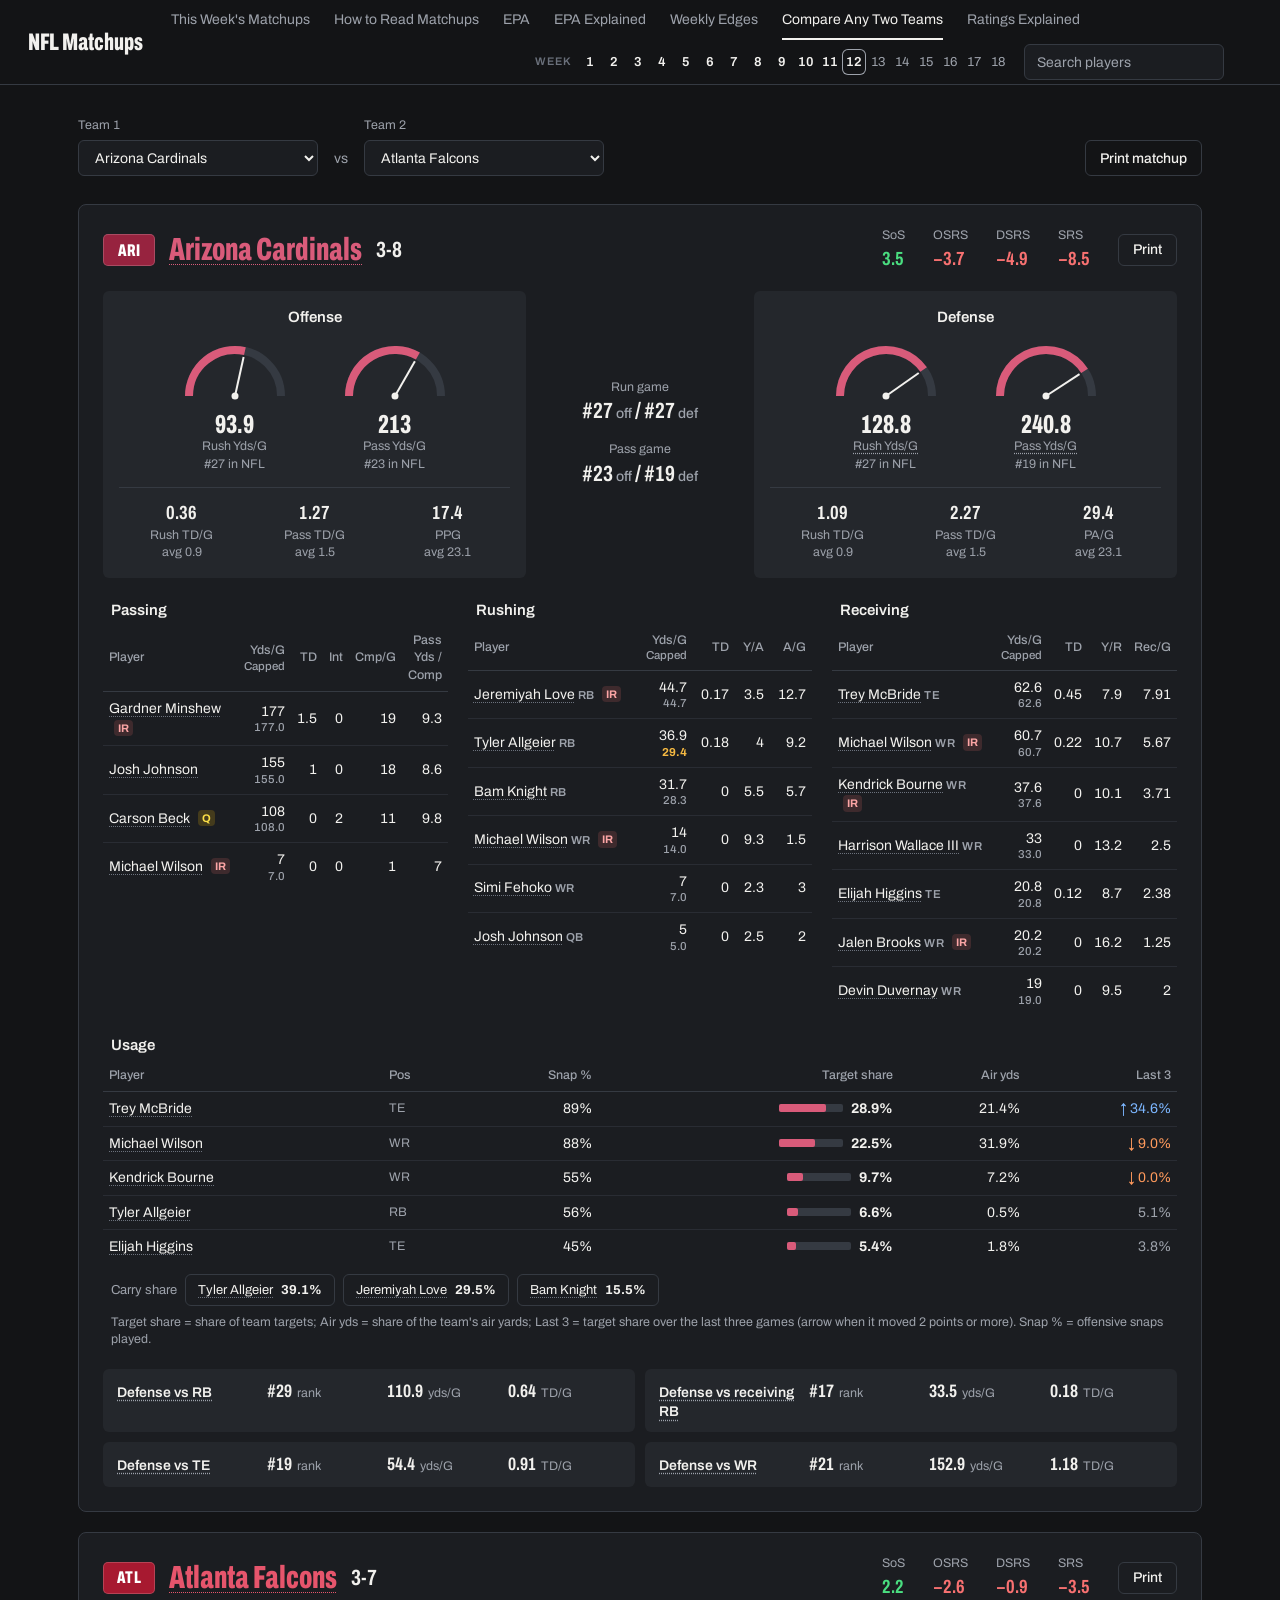
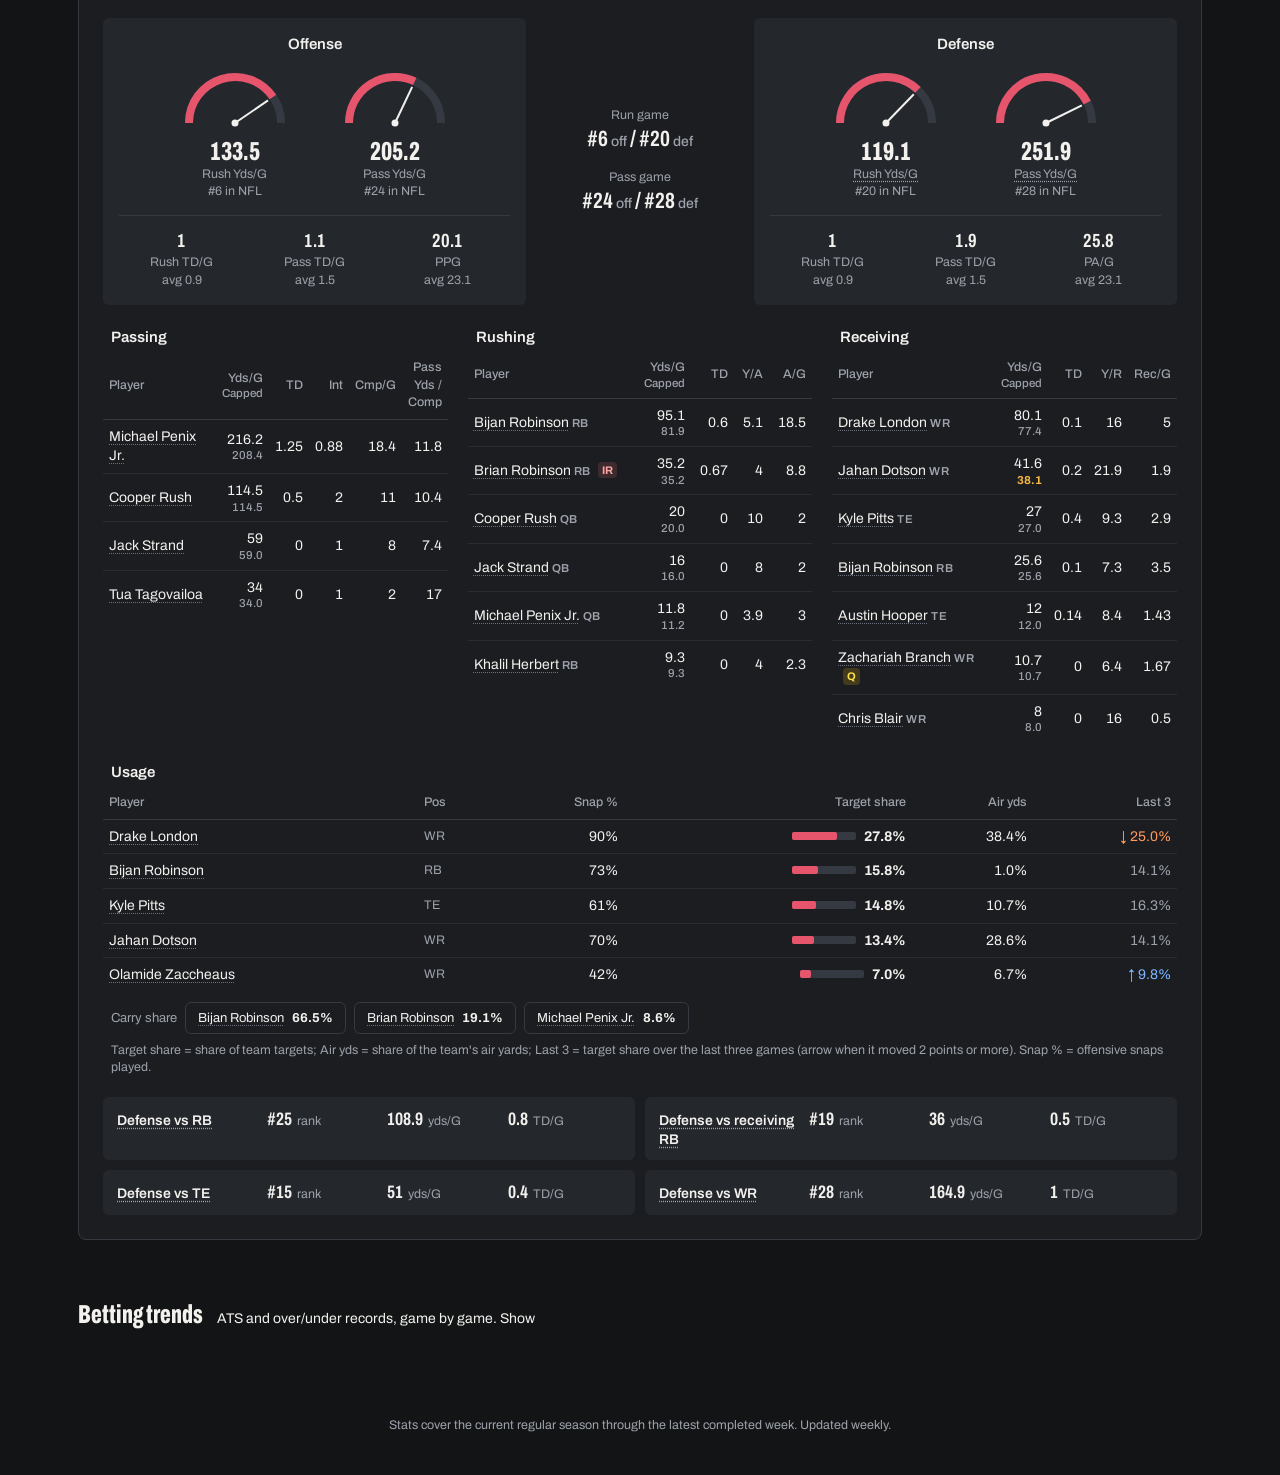
==== commit 1880aaf4: "Phone layout, step 1: menu top bar and game cards on This Week's Matchups At 760px and under: the pa" ====
--- a/compare.html
+++ b/compare.html
@@ -21,7 +21,7 @@
 <link rel="preconnect" href="https://fonts.googleapis.com">
 <link rel="preconnect" href="https://fonts.gstatic.com" crossorigin>
 <link rel="stylesheet" href="https://fonts.googleapis.com/css2?family=Archivo:wdth,wght@62..125,400..800&display=swap">
-<link rel="stylesheet" href="style.css?v=202611231915">
+<link rel="stylesheet" href="style.css?v=202611252130">
 </head>
 <body data-page="compare">
 <script src="/site-bar.js"></script>
@@ -37,6 +37,7 @@
     <a href="ratings.html"><span class="nav-full">Ratings Explained</span><span class="nav-short">Ratings</span></a>
   </nav>
 </header>
+<script src="phonebar.js?v=202611252130"></script>
 
 <main id="app">
   <section class="matchup-picker">
@@ -60,7 +61,7 @@
 </footer>
 
 <script src="teamcolors.js?v=202610191900"></script>
-<script src="common.js?v=202611231915"></script>
+<script src="common.js?v=202611252130"></script>
 <script src="live.js?v=202610041900"></script>
 <script src="app.js?v=202610031730"></script>
 </body>
--- a/style.css
+++ b/style.css
@@ -1312,3 +1312,59 @@
 .bet-fold-note { font-size: 0.875rem; color: var(--accent); }
 .bet-fold[open] .bet-fold-note { visibility: hidden; }
 .bet-fold .bet-caution { margin: 10px 0 14px; }
+
+/* ---------- Phone layout (760px and under), screen only ----------
+   Top bar: the page links fold into a menu button and the player search opens from a
+   search button (phonebar.js); the week strip stays on screen. The links are hidden only
+   once phonebar.js has run (.has-phone-bar). This Week's Matchups: one card per game.
+   Desktop and print are not touched by anything in this block. */
+.phone-tools, .phone-extra { display: none; }
+@media screen and (max-width: 760px) {
+  .topbar.has-phone-bar { padding: 4px 8px 0 16px; align-items: center; }
+  .has-phone-bar .phone-tools { display: flex; grid-column: 2; grid-row: 1; }
+  .pt-btn { display: inline-flex; align-items: center; justify-content: center; width: 44px; height: 44px; padding: 0; background: none; border: 0; border-radius: 8px; color: var(--text); cursor: pointer; }
+  .pt-btn[aria-expanded="true"] { background: var(--panel-alt); }
+  .has-phone-bar .topnav { flex-direction: column; flex-wrap: nowrap; align-items: stretch; gap: 0; padding-right: 8px; }
+  .has-phone-bar .topnav > a { display: none; order: 0; height: 48px; font-size: 1rem; border: 0; border-top: 1px solid var(--hair); }
+  .has-phone-bar .topnav > a.active { font-weight: 700; }
+  .has-phone-bar.menu-open .topnav > a { display: flex; }
+  .has-phone-bar .topnav .nav-full, .has-phone-bar .topnav.nav-tight .nav-full { display: inline; }
+  .has-phone-bar .topnav .nav-short, .has-phone-bar .topnav.nav-tight .nav-short { display: none; }
+  .has-phone-bar.menu-open .phone-extra:not(:empty) { display: flex; order: 1; gap: 8px; padding: 10px 0 12px; border-top: 1px solid var(--hair); }
+  .has-phone-bar .navtools { order: 2; flex: 0 0 auto; width: 100%; }
+  .has-phone-bar .weeknav { flex: 0 0 auto; width: 100%; }
+  .has-phone-bar .topnav .weeknav a { min-width: 40px; height: 40px; }
+  .has-phone-bar .psearch, .has-phone-bar .navtools .psearch { display: none; }
+  .has-phone-bar.search-open .psearch, .has-phone-bar.search-open .navtools .psearch { display: block; }
+
+  .week-head { gap: 12px; margin-bottom: 4px; }
+  .week-title { font-size: 2.75rem; }
+  /* Print / Save Packets start from the menu; the buttons come back while games are being picked */
+  .has-phone-bar ~ main .week-filters .packet-actions { display: none; }
+  .has-phone-bar ~ main .week-filters .packet-actions:has(.pk-active),
+  .has-phone-bar ~ main .week-filters .packet-actions:has(.packet-status:not(:empty)) { display: inline-flex; }
+  .week-filters .packet-actions[hidden] { display: none; }
+
+  .day-label { padding: 22px 0 0; }
+  .game-row {
+    margin-top: 10px;
+    padding: 12px 14px;
+    gap: 8px 12px;
+    background: var(--panel);
+    border: 1px solid var(--border);
+    border-radius: 10px;
+  }
+  .game-row:hover { background: var(--panel); }
+  .game-row:active { background: var(--panel-alt); }
+  .gr-sub { font-size: 0.8125rem; }
+  .gr-spread::before, .gr-total::before { display: block; font-size: 0.75rem; line-height: 1.2; color: var(--text-dim); }
+  .gr-spread::before { content: "Spread"; }
+  .gr-total::before { content: "Total"; }
+  .ou-pre { display: none; }
+  .gr-spread .gr-big, .gr-total .gr-big { font-size: 1.375rem; color: inherit; }
+  .gr-implied { margin-top: 4px; padding-top: 8px; border-top: 1px solid var(--hair); font-size: 0.8125rem; color: var(--text); }
+  .gr-implied:empty { display: none; }
+  .gr-where { font-size: 0.8125rem; }
+  .gr-board { font-size: 0.8125rem; }
+  .gr-board .vb-bet { font-size: 0.75rem; }
+}
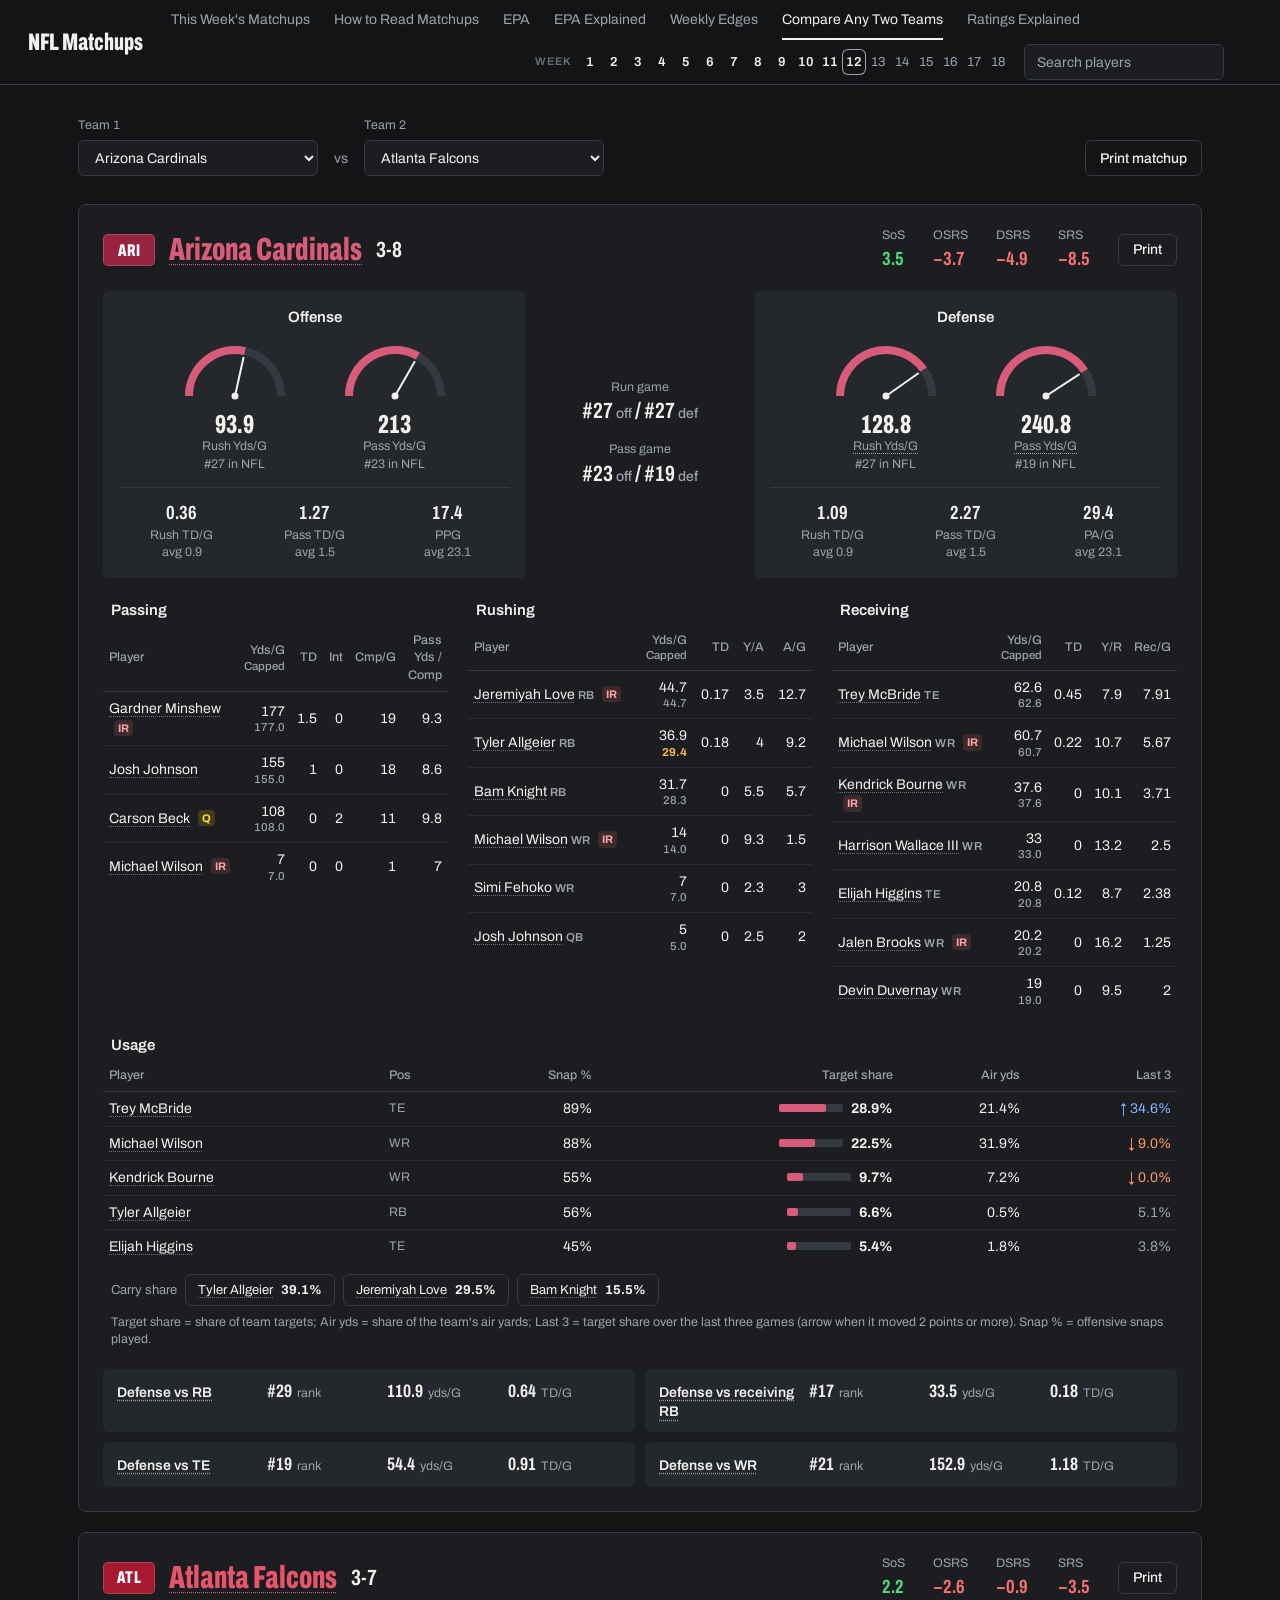
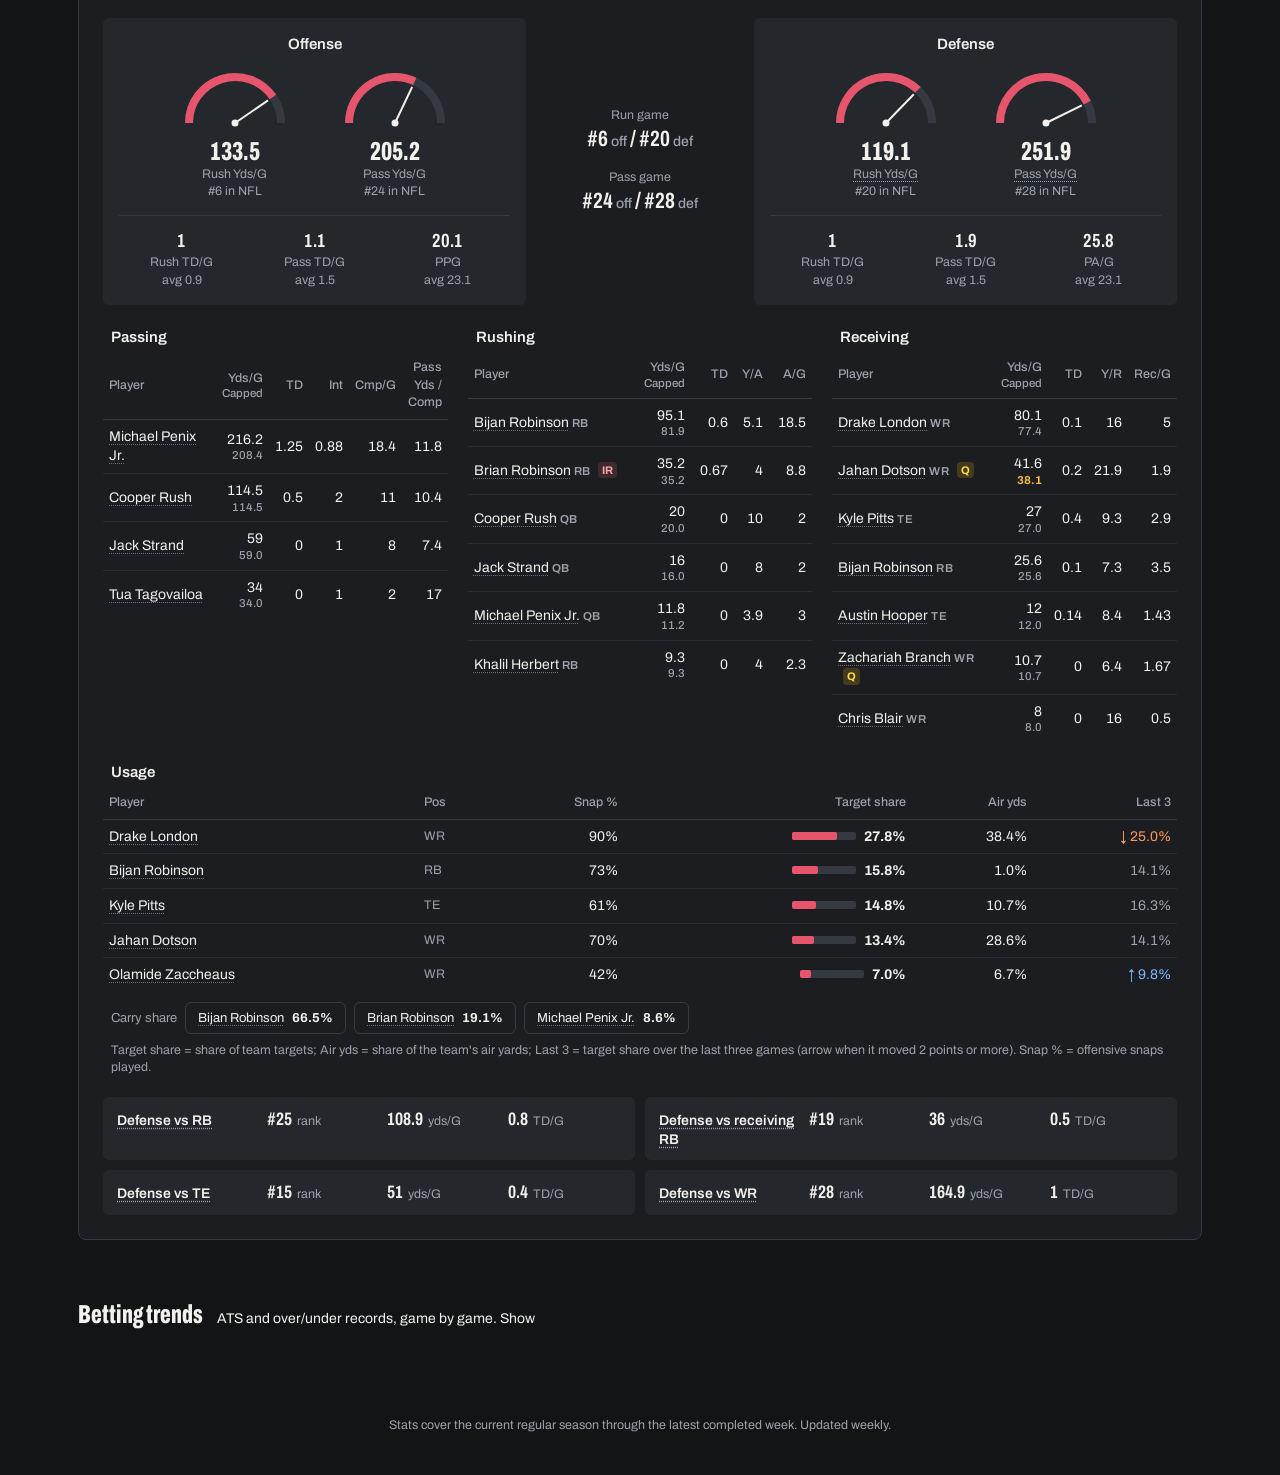
==== commit 93f3caba: "Phone layout: Compare, Weekly Edges and EPA At 760px and under: Compare gets the matchup page's tabs" ====
--- a/compare.html
+++ b/compare.html
@@ -21,7 +21,7 @@
 <link rel="preconnect" href="https://fonts.googleapis.com">
 <link rel="preconnect" href="https://fonts.gstatic.com" crossorigin>
 <link rel="stylesheet" href="https://fonts.googleapis.com/css2?family=Archivo:wdth,wght@62..125,400..800&display=swap">
-<link rel="stylesheet" href="style.css?v=202611252130">
+<link rel="stylesheet" href="style.css?v=202611260010">
 </head>
 <body data-page="compare">
 <script src="/site-bar.js"></script>
@@ -37,7 +37,7 @@
     <a href="ratings.html"><span class="nav-full">Ratings Explained</span><span class="nav-short">Ratings</span></a>
   </nav>
 </header>
-<script src="phonebar.js?v=202611252130"></script>
+<script src="phonebar.js?v=202611260010"></script>
 
 <main id="app">
   <section class="matchup-picker">
@@ -63,6 +63,7 @@
 <script src="teamcolors.js?v=202610191900"></script>
 <script src="common.js?v=202611252130"></script>
 <script src="live.js?v=202610041900"></script>
-<script src="app.js?v=202610031730"></script>
+<script src="phonematchup.js?v=202611260010"></script>
+<script src="app.js?v=202611260010"></script>
 </body>
 </html>
--- a/style.css
+++ b/style.css
@@ -1368,3 +1368,197 @@
   .gr-board { font-size: 0.8125rem; }
   .gr-board .vb-bet { font-size: 0.75rem; }
 }
+
+/* ---------- Phone layout: matchup page (760px and under), screen only ----------
+   Header: the two team blocks side by side with the line in one strip under them.
+   Sections: phonematchup.js tags them and sets data-mtab / data-mside / data-mteam on
+   <body>; the rules below show one tab's sections at a time. They apply only once it has
+   run (body.m-phone-tabs). Desktop and print are not touched by anything in this block. */
+.m-tabs, .m-switch, .m-cats, .m-more { display: none; }
+@media screen and (max-width: 760px) {
+  [data-page="matchup"] .game-hero { grid-template-columns: repeat(2, minmax(0, 1fr)); grid-template-areas: "away home" "mid mid"; }
+  [data-page="matchup"] .hero-team, [data-page="matchup"] .hero-team[data-side="home"] {
+    grid-area: away;
+    grid-template-columns: minmax(0, 1fr) auto;
+    grid-template-areas: "side side" "name score" "rec rec";
+    align-content: start;
+    gap: 4px 8px;
+    padding: 12px 14px 14px;
+    text-align: left;
+  }
+  [data-page="matchup"] .hero-team[data-side="home"] { grid-area: home; }
+  [data-page="matchup"] .hero-name { font-size: 1.5rem; line-height: 1.02; }
+  [data-page="matchup"] .hero-score { font-size: 2rem; }
+  [data-page="matchup"] .hero-rec { font-size: 0.8125rem; }
+  [data-page="matchup"] .hero-mid { grid-area: mid; flex-direction: row; flex-wrap: wrap; align-items: baseline; gap: 2px 14px; padding: 12px; }
+  [data-page="matchup"] .hero-live { flex: 1 0 100%; margin-bottom: 4px; }
+  [data-page="matchup"] .hero-line { font-size: 1.75rem; }
+  [data-page="matchup"] .hero-total { margin-top: 0; font-size: 1.25rem; }
+  [data-page="matchup"] .hero-info { flex: 1 0 100%; font-size: 0.8125rem; }
+  [data-page="matchup"] .hero-implied { margin-top: 4px; }
+  [data-page="matchup"] .hero-facts { flex-direction: row; flex-wrap: wrap; justify-content: flex-start; gap: 2px 16px; padding: 10px 2px; }
+  [data-page="matchup"] .hero-facts > span:empty { display: none; }
+
+  .m-phone-tabs .matchup-bar { margin-bottom: 8px; flex-wrap: wrap; }
+  .m-phone-tabs .m-more { display: inline-flex; align-items: center; justify-content: center; width: 44px; height: 44px; margin: -6px -8px -6px auto; padding: 0; background: none; border: 0; border-radius: 8px; color: var(--text); cursor: pointer; }
+  .m-phone-tabs .m-more[aria-expanded="true"] { background: var(--panel-alt); }
+  .m-phone-tabs .matchup-bar .bar-actions { display: none; }
+  .m-phone-tabs .matchup-bar.more-open .bar-actions { display: flex; flex: 1 0 100%; justify-content: flex-start; }
+
+  .m-phone-tabs .m-tabs {
+    position: sticky; top: 0; z-index: 30;
+    display: grid; grid-template-columns: repeat(4, minmax(0, 1fr));
+    margin: 4px -16px 0; padding: 0 6px;
+    background: var(--bg); border-bottom: 1px solid var(--border);
+  }
+  .m-tabs button { height: 48px; padding: 0; white-space: nowrap; font-stretch: 82%; background: none; border: 0; border-bottom: 3px solid transparent; color: var(--text-dim); font-size: 0.875rem; font-weight: 700; cursor: pointer; }
+  .m-tabs button[aria-pressed="true"] { color: var(--text); border-bottom-color: var(--text); }
+  .m-phone-tabs .m-tabs.has-box { grid-template-columns: repeat(5, minmax(0, 1fr)); }
+  .m-tabs.has-box button { font-size: 0.8125rem; font-stretch: 75%; }
+
+  .m-phone-tabs .m-switch { display: grid; grid-template-columns: repeat(2, minmax(0, 1fr)); gap: 3px; margin: 14px 0 12px; padding: 3px; background: var(--panel); border: 1px solid var(--border); border-radius: 10px; }
+  .m-switch button { min-height: 46px; padding: 4px 6px; background: none; border: 0; border-radius: 8px; color: var(--text-dim); font-size: 0.875rem; line-height: 1.2; cursor: pointer; }
+  .m-switch button b { display: block; font-weight: 700; }
+  .m-switch button span { display: block; }
+  .m-side button[aria-pressed="true"] { background: var(--text); color: var(--bg); }
+  .m-team button[aria-pressed="true"] { background: var(--tc); color: var(--tc-on2); }
+  .m-phone-tabs[data-mtab="players"] .m-cats { display: flex; gap: 8px; margin: 0 0 12px; overflow-x: auto; }
+  .m-cats button { flex: none; height: 44px; padding: 0 16px; background: none; border: 1px solid var(--border); border-radius: 22px; color: var(--text); font-size: 0.9375rem; font-weight: 600; cursor: pointer; }
+  .m-cats button[aria-pressed="true"] { background: var(--text); border-color: var(--text); color: var(--bg); }
+
+  /* which sections each tab shows */
+  .m-phone-tabs #edges > .section-title, .m-phone-tabs #teamCards > .section-title, .m-phone-tabs .edge-grid > .edge-panel[data-mside] > h4 { display: none; }
+  .m-phone-tabs:not([data-mtab="h2h"]) #edges > .m-side,
+  .m-phone-tabs:not([data-mtab="h2h"]) #edges > .edge-grid,
+  .m-phone-tabs:not([data-mtab="h2h"]) #edges > p.edge-key,
+  .m-phone-tabs:not([data-mtab="box"]) #boxscore,
+  .m-phone-tabs:not([data-mtab="trends"]) #edges > .pace-panel,
+  .m-phone-tabs:not([data-mtab="trends"]) #edges > .bet-section,
+  .m-phone-tabs[data-mtab="h2h"] #teamCards,
+  .m-phone-tabs[data-mtab="trends"] #teamCards,
+  .m-phone-tabs[data-mtab="box"] #teamCards,
+  .m-phone-tabs[data-mside="0"] .edge-panel[data-mside="1"],
+  .m-phone-tabs[data-mside="1"] .edge-panel[data-mside="0"],
+  .m-phone-tabs[data-mteam="0"] .team-card[data-mteam="1"],
+  .m-phone-tabs[data-mteam="1"] .team-card[data-mteam="0"],
+  .m-phone-tabs[data-mtab="players"] .team-card > :not(.tables-row):not(.inj-report),
+  .m-phone-tabs[data-mtab="team"] .team-card > .inj-report,
+  .m-phone-tabs[data-mtab="players"] .table-block.m-cat-off,
+  .m-phone-tabs[data-mtab="team"] .team-card > .tables-row { display: none; }
+  .m-phone-tabs[data-mtab="trends"] #edges > .pace-panel { margin-top: 14px; }
+  .m-phone-tabs[data-mtab="box"] #boxscore .section-title, .m-phone-tabs .bet-section .section-title { margin-top: 20px; }
+  .m-phone-tabs[data-mtab="players"] .team-card { padding: 14px 14px 8px; }
+  .m-phone-tabs[data-mtab="players"] .tables-row { margin: 0; }
+  .m-phone-tabs .team-card { margin-top: 0; }
+
+  /* defense vs position: the name over its three numbers, so they no longer run together */
+  .defpos-block { grid-template-columns: minmax(0, 1fr); gap: 6px; }
+
+  /* head to head rows: larger numbers */
+  .m-phone-tabs .edge-grid > .edge-panel[data-mside] { padding: 12px 14px 8px; }
+  .m-phone-tabs .edge-panel[data-mside] .tape { grid-template-columns: 86px 58px minmax(0, 1fr) minmax(0, 1fr) 58px 36px; padding: 8px 0; font-size: 1rem; font-weight: 700; }
+  .m-phone-tabs .edge-panel[data-mside] .tape .lbl { font-size: 0.875rem; font-weight: 400; color: var(--text); }
+  .m-phone-tabs .edge-panel[data-mside] .tape .rk { font-size: 0.75rem; font-weight: 400; }
+  .m-phone-tabs .edge-panel[data-mside] .tape-h { font-size: 0.75rem; font-weight: 600; }
+}
+
+/* ---------- Phone layout: matchup page, players as cards, dials as bars, full-screen game log ----------
+   phonematchup.js labels each player-table cell (data-label), adds .m-defnote and .m-rankbar,
+   and marks the Usage table's Pos column (.m-hide). Screen only, 760px and under. */
+.m-defnote, .m-rankbar { display: none; }
+@media screen and (max-width: 760px) {
+  /* Players: no card around the table; each row is its own card */
+  .m-phone-tabs[data-mtab="players"] .team-card { padding: 0; background: none; border: 0; }
+  .m-phone-tabs[data-mtab="players"] .tables-row > .table-block > h4 { display: none; }
+  .m-phone-tabs .m-defnote { display: block; margin: 0 0 2px; padding: 10px 12px; background: var(--panel); border: 1px solid var(--border); border-radius: 10px; font-size: 0.875rem; line-height: 1.45; color: var(--text); }
+  .m-phone-tabs .m-ptable, .m-phone-tabs .m-ptable tbody { display: block; }
+  .m-phone-tabs .m-ptable thead { display: none; }
+  .m-phone-tabs .m-ptable tr { display: grid; grid-template-columns: repeat(3, minmax(0, 1fr)); gap: 8px 0; margin-top: 10px; padding: 12px 14px; background: var(--panel); border: 1px solid var(--border); border-radius: 10px; }
+  .m-phone-tabs .m-ptable td { display: block; padding: 0; border: 0; text-align: left; white-space: normal; font-size: 1.0625rem; font-weight: 700; }
+  .m-phone-tabs .m-ptable td:first-child { grid-column: 1 / span 2; align-self: center; font-size: 1.125rem; line-height: 1.2; }
+  .m-phone-tabs .m-ptable td:first-child .plink { text-align: left; }
+  .m-phone-tabs .m-ptable td:nth-child(2) { grid-column: 3; text-align: right; font-size: 1.5rem; font-weight: 800; line-height: 1.05; }
+  .m-phone-tabs .m-ptable td:nth-child(n+2)::before { content: attr(data-label); display: block; font-size: 0.75rem; font-weight: 400; line-height: 1.3; color: var(--text-dim); }
+  .m-phone-tabs .m-ptable td:nth-child(n+3) { padding-top: 8px; border-top: 1px solid var(--hair); }
+  .m-phone-tabs .m-ptable .capd { font-size: 0.75rem; }
+  .m-phone-tabs .m-ptable .capd::before { content: "capped "; font-weight: 400; color: var(--text-dim); }
+
+  /* Team stats: a number and a rank bar in place of each dial */
+  .m-phone-tabs .gauges { display: grid; grid-template-columns: repeat(2, minmax(0, 1fr)); gap: 14px; justify-content: stretch; }
+  .m-phone-tabs .gauge-block { display: flex; flex-direction: column; width: auto; text-align: left; }
+  .m-phone-tabs .gauge-block > svg { display: none; }
+  .m-phone-tabs .gauge-label { order: 0; font-size: 0.8125rem; }
+  .m-phone-tabs .gauge-value { order: 1; font-size: 1.875rem; }
+  .m-phone-tabs .gauge-rank { order: 2; font-size: 0.8125rem; color: var(--text); }
+  .m-phone-tabs .m-rankbar { order: 3; display: block; height: 8px; margin-top: 6px; background: var(--track); border-radius: 2px; }
+  .m-phone-tabs .m-rankbar > i { display: block; height: 8px; background: var(--tc-ink); border-radius: 2px; }
+  .m-phone-tabs .usage-block .m-hide { display: none; }
+  .m-phone-tabs .usage-block table { font-size: 0.8125rem; }
+  .m-phone-tabs .usage-block th, .m-phone-tabs .usage-block td { padding: 8px 3px; }
+  .m-phone-tabs .usage-block th { white-space: normal; }
+
+  /* A player's game log (and a team's games list) fills the screen on a phone */
+  .plog { padding: 0; align-items: stretch; }
+  .plog-card { width: 100%; max-height: none; border: 0; border-radius: 0; box-shadow: none; }
+  .plog-scroll { flex: 1 1 auto; }
+  .plog-close { width: 44px; height: 44px; }
+}
+
+/* ---------- Phone layout: a player's game log (760px and under), screen only ----------
+   The line tool sits above the games; each game is one block: week, opponent, result and the
+   chosen stat against the line on the first row, every other number labelled under it.
+   phonebar.js labels the cells (table.m-log); without it the plain table shows. */
+@media screen and (max-width: 760px) {
+  .plog-card:not(.tg-card) > .plog-top { order: 0; }
+  .plog-card:not(.tg-card) > .prop-tool { order: 1; margin: 4px 12px 0; }
+  .plog-card:not(.tg-card) > .plog-scroll { order: 2; }
+  .plog-card:not(.tg-card) > .plog-note { order: 3; }
+  .plog-card:not(.tg-card) .prop-result { font-size: 1rem; line-height: 1.4; }
+  .plog-scroll > table.m-log, table.m-log > tbody { display: block; }
+  table.m-log > thead { display: none; }
+  table.m-log tr { display: grid; grid-template-columns: repeat(4, minmax(0, 1fr)); gap: 6px 8px; padding: 12px 0; border-bottom: 1px solid var(--hair); }
+  table.m-log td { display: block; padding: 0; border: 0; text-align: left; white-space: normal; font-size: 0.9375rem; font-weight: 700; }
+  table.m-log td.gstart { border-left: 0; }
+  table.m-log td:nth-child(1) { grid-row: 1; grid-column: 1; font-weight: 400; color: var(--text-dim); }
+  table.m-log td:nth-child(1)::before { content: "Wk "; }
+  table.m-log td:nth-child(2) { grid-row: 1; grid-column: 2; }
+  table.m-log td:nth-child(3) { grid-row: 1; grid-column: 3; font-weight: 600; }
+  table.m-log td.prop-cell { grid-row: 1; grid-column: 4; text-align: right; font-size: 1.125rem; font-weight: 800; }
+  table.m-log td[data-label]::before { content: attr(data-label); display: block; font-size: 0.72rem; font-weight: 400; line-height: 1.3; color: var(--text-dim); }
+}
+
+/* ---------- Phone layout: Compare, Weekly Edges and EPA (760px and under), screen only ----------
+   Compare reuses the matchup tabs (body.m-compare: Team stats, Players, Trends).
+   Weekly Edges' game board and prop tables, and EPA's line-vs-market table, show one card per
+   row (table.m-cards; phonebar.js labels the cells). EPA's head to head shows one panel at a
+   time (.m-epa-switch). */
+.m-epa-switch, .m-more-rows { display: none; }
+@media screen and (max-width: 760px) {
+  .m-phone-tabs.m-compare .m-tabs { grid-template-columns: repeat(3, minmax(0, 1fr)); margin-top: 12px; }
+  .m-phone-tabs.m-compare[data-mtab="trends"] #teamCards { display: block; }
+  .m-phone-tabs.m-compare[data-mtab="trends"] #teamCards > .team-card,
+  .m-phone-tabs.m-compare[data-mtab="trends"] #teamCards > .m-team,
+  .m-phone-tabs.m-compare:not([data-mtab="trends"]) #teamCards > .bet-section { display: none; }
+
+  .m-switch.m-epa-switch { display: grid; grid-template-columns: repeat(2, minmax(0, 1fr)); gap: 3px; margin: 0 0 12px; padding: 3px; background: var(--panel); border: 1px solid var(--border); border-radius: 10px; }
+  .edge-grid[data-show="0"] > .edge-panel:nth-child(2), .edge-grid[data-show="1"] > .edge-panel:nth-child(1), .edge-grid[data-show] > .edge-panel > h4 { display: none; }
+
+  .table-block:has(> table.m-cards), .ep-tbl:has(> table.m-cards) { padding: 0; background: none; border: 0; overflow: visible; }
+  table.m-cards, table.m-cards > tbody { display: block; }
+  table.m-cards > thead { display: none; }
+  table.m-cards.m-fold:not(.m-open) > tbody > tr:nth-child(n+13) { display: none; }
+  .m-more-rows { display: inline-flex; margin-top: 10px; }
+  .m-cats.m-prop-chips { display: flex; gap: 8px; margin: 10px 0 2px; overflow-x: auto; }
+  .prop-boards > .table-block.m-off, .prop-boards > .table-block:has(> table.m-cards) > h4 { display: none; }
+  table.m-cards tr { display: grid; grid-template-columns: repeat(3, minmax(0, 1fr)); gap: 6px 10px; margin-top: 8px; padding: 10px 12px; background: var(--panel); border: 1px solid var(--border); border-radius: 10px; }
+  #propBoards table.m-cards tr { grid-template-columns: repeat(4, minmax(0, 1fr)); }
+  table.m-cards td { display: block; min-width: 0; max-width: none; padding: 0; border: 0; text-align: left; white-space: normal; font-size: 0.9375rem; font-weight: 700; color: var(--text); }
+  table.m-cards td:first-child { grid-column: 1 / -1; font-size: 1.0625rem; }
+  table.m-cards td[data-label]::before { content: attr(data-label); display: block; font-size: 0.72rem; font-weight: 400; line-height: 1.3; letter-spacing: 0; text-transform: none; color: var(--text-dim); }
+  .prop-boards .table-block > h4 { margin: 8px 0 0 2px; font-size: 1.0625rem; }
+  /* the game board's card: kickoff, then the game, then its numbers; the long cells take a full row */
+  #gameBoard table.m-cards td:first-child { font-size: 0.8125rem; font-weight: 400; color: var(--text-dim); }
+  #gameBoard table.m-cards td:nth-child(2) { grid-column: 1 / -1; font-size: 1.0625rem; }
+  #gameBoard table.m-cards td.move { order: 1; grid-column: 1 / -1; font-size: 0.875rem; font-weight: 600; color: var(--text); }
+  #gameBoard table.m-cards td.proe-cell { font-size: 0.875rem; white-space: normal; }
+}
